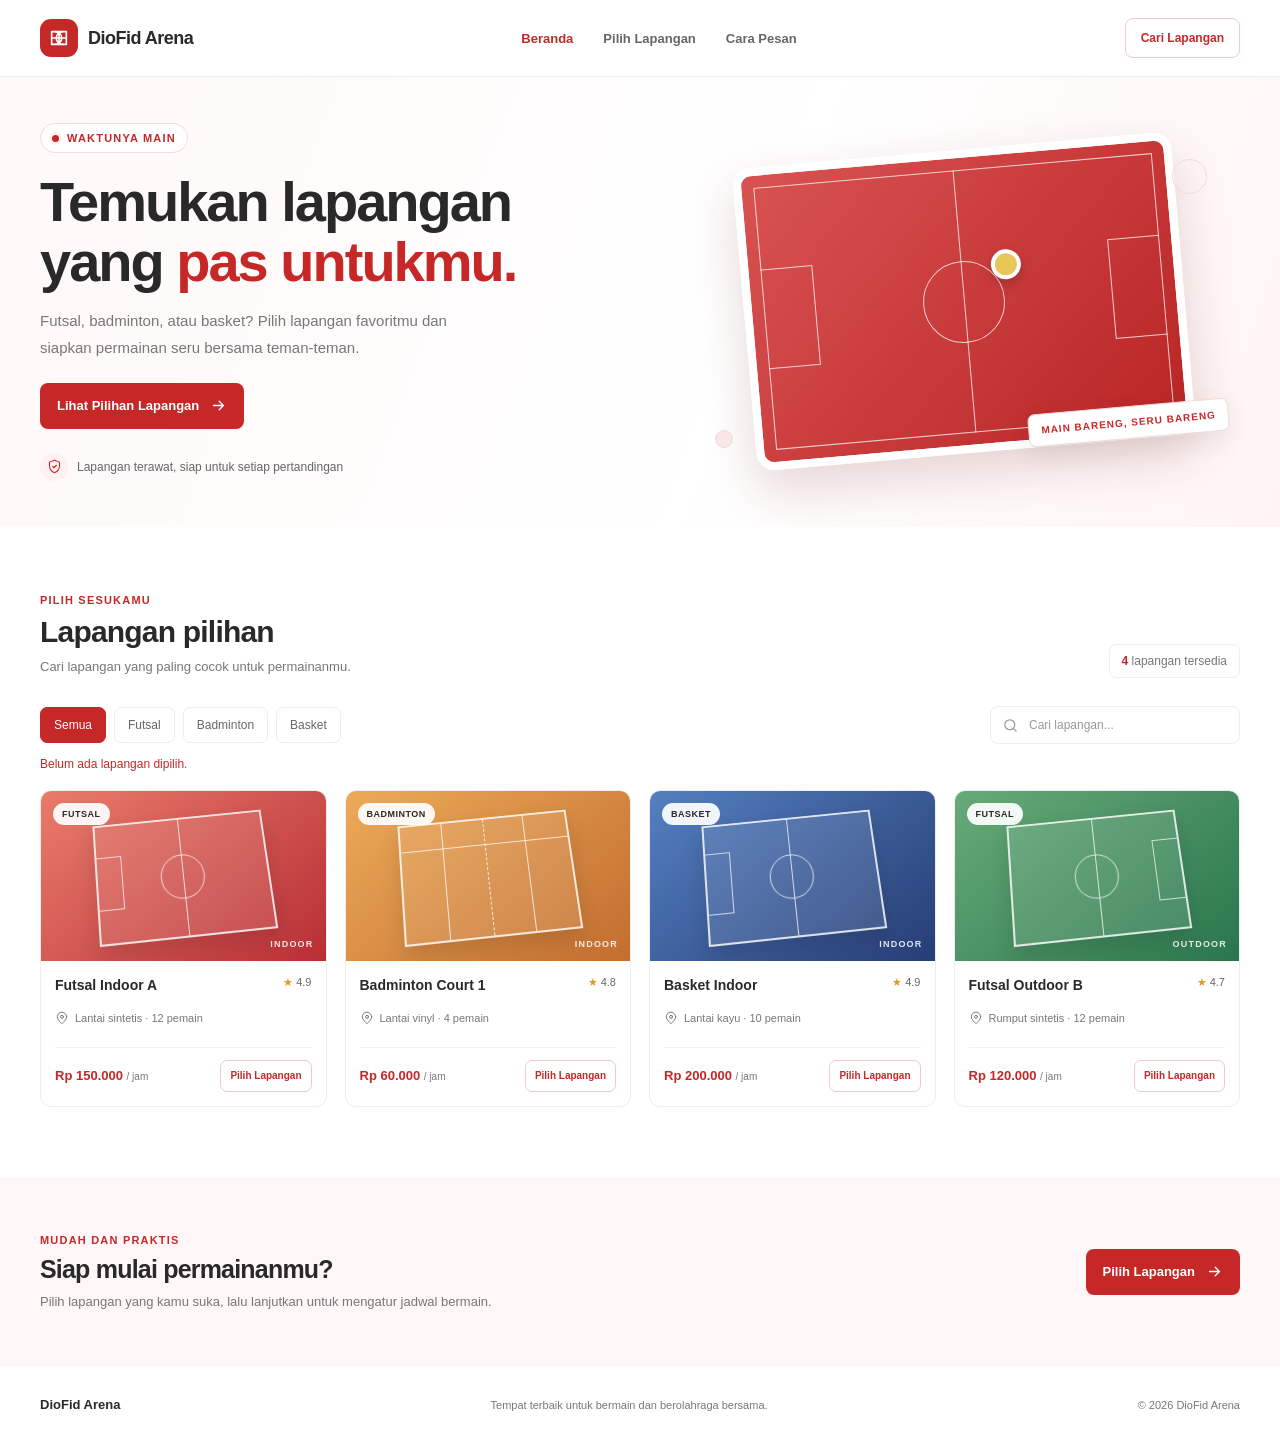
==== index.html @ 657eb812 "membuat halaman utama untuk customer" ====
<!DOCTYPE html>
<html lang="id">
<head>
  <meta charset="UTF-8">
  <meta name="viewport" content="width=device-width, initial-scale=1.0">
  <meta name="theme-color" content="#c62828">
  <meta name="description" content="Temukan dan pilih lapangan olahraga favoritmu di DioFid Arena.">
  <title>Pilih Lapangan | DioFid Arena</title>
  <link rel="stylesheet" href="css/style.css">
</head>
<body>
  <header class="site-header">
    <div class="header-inner">
      <a class="brand" href="#" aria-label="DioFid Arena, halaman utama">
        <span class="brand-mark" aria-hidden="true">
          <svg viewBox="0 0 24 24" fill="none" stroke="currentColor" stroke-width="1.8" stroke-linecap="round" stroke-linejoin="round">
            <path d="M4 5h16v14H4z"></path>
            <path d="M12 5v14M4 12h16M8 5a7 7 0 0 1 0 14M16 5a7 7 0 0 0 0 14"></path>
          </svg>
        </span>
        <span>DioFid Arena</span>
      </a>

      <nav class="main-nav" aria-label="Navigasi utama">
        <a class="nav-link active" href="#beranda" aria-current="page">Beranda</a>
        <a class="nav-link" href="#lapangan">Pilih Lapangan</a>
        <a class="nav-link" href="#cara-pesan">Cara Pesan</a>
      </nav>

      <a class="header-button" href="#lapangan">Cari Lapangan</a>
    </div>
  </header>

  <main>
    <section class="hero" id="beranda">
      <div class="hero-inner">
        <div class="hero-copy">
          <span class="eyebrow"><span class="eyebrow-dot"></span> WAKTUNYA MAIN</span>
          <h1>Temukan lapangan yang <span>pas untukmu.</span></h1>
          <p>Futsal, badminton, atau basket? Pilih lapangan favoritmu dan siapkan permainan seru bersama teman-teman.</p>
          <a class="primary-button" href="#lapangan">
            Lihat Pilihan Lapangan
            <svg viewBox="0 0 24 24" aria-hidden="true"><path d="M5 12h14M13 6l6 6-6 6"></path></svg>
          </a>
          <div class="hero-note">
            <span class="hero-note-icon" aria-hidden="true">
              <svg viewBox="0 0 24 24"><path d="M12 22s8-4 8-11V5l-8-3-8 3v6c0 7 8 11 8 11Z"></path><path d="m9 12 2 2 4-4"></path></svg>
            </span>
            Lapangan terawat, siap untuk setiap pertandingan
          </div>
        </div>

        <div class="hero-art" aria-hidden="true">
          <div class="art-court">
            <span class="art-center-line"></span>
            <span class="art-center-circle"></span>
            <span class="art-goal art-goal-left"></span>
            <span class="art-goal art-goal-right"></span>
            <span class="art-ball"></span>
          </div>
          <span class="art-label">MAIN BARENG, SERU BARENG</span>
          <span class="art-decoration art-decoration-one"></span>
          <span class="art-decoration art-decoration-two"></span>
        </div>
      </div>
    </section>

    <section class="fields-section" id="lapangan" aria-labelledby="fields-title">
      <div class="section-heading">
        <div>
          <span class="section-kicker">PILIH SESUKAMU</span>
          <h2 id="fields-title">Lapangan pilihan</h2>
          <p>Cari lapangan yang paling cocok untuk permainanmu.</p>
        </div>
        <span class="field-count"><strong>4</strong> lapangan tersedia</span>
      </div>

      <div class="field-tools">
        <div class="filter-list" role="group" aria-label="Filter jenis lapangan">
          <button class="filter-button active" type="button" data-filter="semua" aria-pressed="true">Semua</button>
          <button class="filter-button" type="button" data-filter="futsal" aria-pressed="false">Futsal</button>
          <button class="filter-button" type="button" data-filter="badminton" aria-pressed="false">Badminton</button>
          <button class="filter-button" type="button" data-filter="basket" aria-pressed="false">Basket</button>
        </div>
        <label class="search-box">
          <svg viewBox="0 0 24 24" aria-hidden="true"><circle cx="11" cy="11" r="7"></circle><path d="m20 20-4-4"></path></svg>
          <span class="visually-hidden">Cari nama lapangan</span>
          <input id="field-search" type="search" placeholder="Cari lapangan..." autocomplete="off">
        </label>
      </div>

      <p class="selection-status" id="selection-status" aria-live="polite">Belum ada lapangan dipilih.</p>

      <div class="field-grid" id="field-grid">
        <article class="field-card" data-category="futsal" data-search="futsal indoor a sintetis">
          <div class="field-image court-futsal" aria-hidden="true">
            <span class="court-badge">FUTSAL</span>
            <span class="court-art court-art-futsal"><span></span></span>
            <span class="image-caption">INDOOR</span>
          </div>
          <div class="field-info">
            <div class="field-title-row">
              <h3>Futsal Indoor A</h3>
              <span class="rating"><span aria-hidden="true">★</span> 4.9</span>
            </div>
            <p class="field-location">
              <svg viewBox="0 0 24 24" aria-hidden="true"><path d="M20 10c0 5-8 12-8 12S4 15 4 10a8 8 0 1 1 16 0Z"></path><circle cx="12" cy="10" r="2.5"></circle></svg>
              Lantai sintetis · 12 pemain
            </p>
            <div class="field-footer">
              <p class="price">Rp 150.000 <span>/ jam</span></p>
              <button class="choose-button" type="button" aria-pressed="false">Pilih Lapangan</button>
            </div>
          </div>
        </article>

        <article class="field-card" data-category="badminton" data-search="badminton court 1 bulu tangkis">
          <div class="field-image court-badminton" aria-hidden="true">
            <span class="court-badge">BADMINTON</span>
            <span class="court-art court-art-badminton"><span></span></span>
            <span class="image-caption">INDOOR</span>
          </div>
          <div class="field-info">
            <div class="field-title-row">
              <h3>Badminton Court 1</h3>
              <span class="rating"><span aria-hidden="true">★</span> 4.8</span>
            </div>
            <p class="field-location">
              <svg viewBox="0 0 24 24" aria-hidden="true"><path d="M20 10c0 5-8 12-8 12S4 15 4 10a8 8 0 1 1 16 0Z"></path><circle cx="12" cy="10" r="2.5"></circle></svg>
              Lantai vinyl · 4 pemain
            </p>
            <div class="field-footer">
              <p class="price">Rp 60.000 <span>/ jam</span></p>
              <button class="choose-button" type="button" aria-pressed="false">Pilih Lapangan</button>
            </div>
          </div>
        </article>

        <article class="field-card" data-category="basket" data-search="basket indoor court bola basket">
          <div class="field-image court-basket" aria-hidden="true">
            <span class="court-badge">BASKET</span>
            <span class="court-art court-art-basket"><span></span></span>
            <span class="image-caption">INDOOR</span>
          </div>
          <div class="field-info">
            <div class="field-title-row">
              <h3>Basket Indoor</h3>
              <span class="rating"><span aria-hidden="true">★</span> 4.9</span>
            </div>
            <p class="field-location">
              <svg viewBox="0 0 24 24" aria-hidden="true"><path d="M20 10c0 5-8 12-8 12S4 15 4 10a8 8 0 1 1 16 0Z"></path><circle cx="12" cy="10" r="2.5"></circle></svg>
              Lantai kayu · 10 pemain
            </p>
            <div class="field-footer">
              <p class="price">Rp 200.000 <span>/ jam</span></p>
              <button class="choose-button" type="button" aria-pressed="false">Pilih Lapangan</button>
            </div>
          </div>
        </article>

        <article class="field-card" data-category="futsal" data-search="futsal outdoor b rumput sintetis">
          <div class="field-image court-outdoor" aria-hidden="true">
            <span class="court-badge">FUTSAL</span>
            <span class="court-art court-art-outdoor"><span></span></span>
            <span class="image-caption">OUTDOOR</span>
          </div>
          <div class="field-info">
            <div class="field-title-row">
              <h3>Futsal Outdoor B</h3>
              <span class="rating"><span aria-hidden="true">★</span> 4.7</span>
            </div>
            <p class="field-location">
              <svg viewBox="0 0 24 24" aria-hidden="true"><path d="M20 10c0 5-8 12-8 12S4 15 4 10a8 8 0 1 1 16 0Z"></path><circle cx="12" cy="10" r="2.5"></circle></svg>
              Rumput sintetis · 12 pemain
            </p>
            <div class="field-footer">
              <p class="price">Rp 120.000 <span>/ jam</span></p>
              <button class="choose-button" type="button" aria-pressed="false">Pilih Lapangan</button>
            </div>
          </div>
        </article>
      </div>

      <p class="empty-state" id="empty-state" hidden>Tidak ada lapangan yang cocok. Coba ubah pencarianmu.</p>
    </section>

    <section class="how-to-section" id="cara-pesan">
      <div class="how-to-inner">
        <div>
          <span class="section-kicker">MUDAH DAN PRAKTIS</span>
          <h2>Siap mulai permainanmu?</h2>
          <p>Pilih lapangan yang kamu suka, lalu lanjutkan untuk mengatur jadwal bermain.</p>
        </div>
        <a class="primary-button" href="#lapangan">
          Pilih Lapangan
          <svg viewBox="0 0 24 24" aria-hidden="true"><path d="M5 12h14M13 6l6 6-6 6"></path></svg>
        </a>
      </div>
    </section>
  </main>

  <footer class="site-footer" id="kontak">
    <a class="footer-brand" href="#beranda">DioFid Arena</a>
    <p>Tempat terbaik untuk bermain dan berolahraga bersama.</p>
    <span>© 2026 DioFid Arena</span>
  </footer>

  <script>
    const filterButtons = document.querySelectorAll(".filter-button");
    const fieldCards = document.querySelectorAll(".field-card");
    const searchInput = document.querySelector("#field-search");
    const emptyState = document.querySelector("#empty-state");
    const selectionStatus = document.querySelector("#selection-status");
    let activeFilter = "semua";

    function updateVisibleFields() {
      const query = searchInput.value.trim().toLowerCase();
      let visibleCount = 0;

      fieldCards.forEach((card) => {
        const matchesCategory = activeFilter === "semua" || card.dataset.category === activeFilter;
        const matchesSearch = card.dataset.search.includes(query);
        const isVisible = matchesCategory && matchesSearch;

        card.hidden = !isVisible;
        if (isVisible) visibleCount += 1;
      });

      emptyState.hidden = visibleCount > 0;
    }

    filterButtons.forEach((button) => {
      button.addEventListener("click", () => {
        activeFilter = button.dataset.filter;
        filterButtons.forEach((item) => {
          const isActive = item === button;
          item.classList.toggle("active", isActive);
          item.setAttribute("aria-pressed", String(isActive));
        });
        updateVisibleFields();
      });
    });

    searchInput.addEventListener("input", updateVisibleFields);

    fieldCards.forEach((card) => {
      const button = card.querySelector(".choose-button");
      button.addEventListener("click", () => {
        const wasSelected = button.getAttribute("aria-pressed") === "true";

        fieldCards.forEach((item) => {
          item.classList.remove("selected");
          const itemButton = item.querySelector(".choose-button");
          itemButton.setAttribute("aria-pressed", "false");
          itemButton.textContent = "Pilih Lapangan";
        });

        if (wasSelected) {
          selectionStatus.textContent = "Belum ada lapangan dipilih.";
          return;
        }

        card.classList.add("selected");
        button.setAttribute("aria-pressed", "true");
        button.textContent = "Dipilih";
        selectionStatus.textContent = `Lapangan pilihanmu: ${card.querySelector("h3").textContent}.`;
      });
    });
  </script>
</body>
</html>
---- css/style.css ----
:root {
  color-scheme: light;
  --red: #c62828;
  --red-dark: #a91f1f;
  --red-light: #fff1f1;
  --ink: #292929;
  --muted: #777;
  --line: #eeeeee;
  --surface: #ffffff;
  --background: #fafafa;
  --green: #23834b;
}

* {
  box-sizing: border-box;
}

html {
  scroll-behavior: smooth;
}

body {
  margin: 0;
  background: var(--surface);
  color: var(--ink);
  font-family: Arial, Helvetica, sans-serif;
  font-size: 14px;
}

a {
  color: inherit;
  text-decoration: none;
}

button,
input {
  font: inherit;
}

.visually-hidden {
  position: absolute;
  width: 1px;
  height: 1px;
  overflow: hidden;
  clip: rect(0, 0, 0, 0);
  white-space: nowrap;
  clip-path: inset(50%);
}

.site-header {
  position: sticky;
  top: 0;
  z-index: 5;
  border-bottom: 1px solid var(--line);
  background: rgb(255 255 255 / 96%);
  backdrop-filter: blur(12px);
}

.header-inner {
  display: flex;
  width: min(100% - 64px, 1200px);
  min-height: 76px;
  align-items: center;
  justify-content: space-between;
  gap: 24px;
  margin: 0 auto;
}

.brand {
  display: inline-flex;
  flex: 0 0 auto;
  align-items: center;
  gap: 10px;
  font-size: 18px;
  font-weight: 700;
  letter-spacing: -0.5px;
  white-space: nowrap;
}

.brand-mark {
  display: grid;
  width: 38px;
  height: 38px;
  place-items: center;
  border-radius: 11px;
  background: var(--red);
  color: white;
}

.brand-mark svg {
  width: 22px;
  height: 22px;
}

.main-nav {
  display: flex;
  align-items: center;
  justify-content: center;
  gap: 30px;
}

.nav-link {
  color: #666;
  font-size: 13px;
  font-weight: 600;
  transition: color 150ms ease;
}

.nav-link:hover,
.nav-link.active {
  color: var(--red);
}

.header-button {
  display: inline-flex;
  min-height: 40px;
  flex: 0 0 auto;
  align-items: center;
  justify-content: center;
  border: 1px solid #f0caca;
  border-radius: 8px;
  color: var(--red);
  padding: 0 15px;
  font-size: 12px;
  font-weight: 700;
  transition: background 150ms ease, color 150ms ease;
}

.header-button:hover {
  background: var(--red);
  color: white;
}

.hero {
  overflow: hidden;
  background: linear-gradient(110deg, #fff8f8 0%, #fff 58%, #fff4f4 100%);
}

.hero-inner {
  display: grid;
  width: min(100% - 64px, 1200px);
  min-height: 400px;
  grid-template-columns: 1.05fr 0.95fr;
  align-items: center;
  gap: 36px;
  margin: 0 auto;
  padding: 46px 0;
}

.hero-copy {
  max-width: 550px;
}

.eyebrow,
.section-kicker {
  display: inline-flex;
  align-items: center;
  gap: 8px;
  color: var(--red);
  font-size: 11px;
  font-weight: 700;
  letter-spacing: 1.2px;
}

.eyebrow {
  border: 1px solid #f4dada;
  border-radius: 30px;
  background: white;
  padding: 8px 11px;
}

.eyebrow-dot {
  width: 7px;
  height: 7px;
  border-radius: 50%;
  background: var(--red);
  box-shadow: 0 0 0 3px var(--red-light);
}

.hero h1 {
  max-width: 520px;
  margin: 19px 0 14px;
  font-size: clamp(36px, 4.5vw, 56px);
  letter-spacing: -2px;
  line-height: 1.08;
}

.hero h1 span {
  color: var(--red);
}

.hero-copy > p {
  max-width: 460px;
  margin: 0;
  color: var(--muted);
  font-size: 15px;
  line-height: 1.8;
}

.primary-button {
  display: inline-flex;
  min-height: 46px;
  align-items: center;
  justify-content: center;
  gap: 11px;
  border: 0;
  border-radius: 8px;
  background: var(--red);
  color: white;
  padding: 0 17px;
  font-size: 13px;
  font-weight: 700;
  transition: background 150ms ease, transform 150ms ease;
}

.primary-button:hover {
  transform: translateY(-1px);
  background: var(--red-dark);
}

.primary-button svg {
  width: 17px;
  height: 17px;
  fill: none;
  stroke: currentColor;
  stroke-linecap: round;
  stroke-linejoin: round;
  stroke-width: 1.8;
}

.hero-copy > .primary-button {
  margin-top: 22px;
}

.hero-note {
  display: flex;
  align-items: center;
  gap: 9px;
  margin-top: 24px;
  color: #666;
  font-size: 12px;
}

.hero-note-icon {
  display: grid;
  width: 28px;
  height: 28px;
  place-items: center;
  border-radius: 50%;
  background: var(--red-light);
  color: var(--red);
}

.hero-note-icon svg {
  width: 15px;
  height: 15px;
  fill: none;
  stroke: currentColor;
  stroke-linecap: round;
  stroke-linejoin: round;
  stroke-width: 1.7;
}

.hero-art {
  position: relative;
  display: grid;
  min-height: 300px;
  place-items: center;
}

.art-court {
  position: relative;
  width: min(100%, 440px);
  aspect-ratio: 1.45;
  overflow: hidden;
  transform: rotate(-5deg);
  border: 8px solid white;
  border-radius: 18px;
  background: linear-gradient(135deg, #d95252, #b92525);
  box-shadow: 0 20px 50px rgb(124 31 31 / 18%);
}

.art-court::before {
  position: absolute;
  inset: 12px;
  border: 1px solid rgb(255 255 255 / 75%);
  content: "";
}

.art-center-line {
  position: absolute;
  top: 12px;
  bottom: 12px;
  left: 50%;
  width: 1px;
  background: rgb(255 255 255 / 75%);
}

.art-center-circle {
  position: absolute;
  top: 50%;
  left: 50%;
  width: 82px;
  aspect-ratio: 1;
  transform: translate(-50%, -50%);
  border: 1px solid rgb(255 255 255 / 75%);
  border-radius: 50%;
}

.art-goal {
  position: absolute;
  top: 50%;
  width: 52px;
  height: 100px;
  transform: translateY(-50%);
  border: 1px solid rgb(255 255 255 / 75%);
}

.art-goal-left {
  left: 12px;
  border-left: 0;
}

.art-goal-right {
  right: 12px;
  border-right: 0;
}

.art-ball {
  position: absolute;
  top: 33%;
  left: 57%;
  width: 30px;
  aspect-ratio: 1;
  border: 4px solid white;
  border-radius: 50%;
  background: #e8c657;
  box-shadow: 0 5px 12px rgb(0 0 0 / 18%);
}

.art-label {
  position: absolute;
  right: 2%;
  bottom: 5%;
  transform: rotate(-5deg);
  border: 1px solid #f3d9d9;
  border-radius: 7px;
  background: white;
  color: var(--red);
  padding: 10px 12px;
  font-size: 10px;
  font-weight: 700;
  letter-spacing: 1px;
  box-shadow: 0 8px 25px rgb(41 41 41 / 8%);
}

.art-decoration {
  position: absolute;
  z-index: 0;
  border: 1px solid #f3dada;
  border-radius: 50%;
}

.art-decoration-one {
  top: 3%;
  right: 6%;
  width: 35px;
  height: 35px;
}

.art-decoration-two {
  bottom: 2%;
  left: 5%;
  width: 18px;
  height: 18px;
  background: #f9e6e6;
}

.fields-section {
  width: min(100% - 64px, 1200px);
  margin: 0 auto;
  padding: 64px 0 70px;
  scroll-margin-top: 92px;
}

.section-heading {
  display: flex;
  align-items: flex-end;
  justify-content: space-between;
  gap: 20px;
}

.section-heading h2,
.how-to-inner h2 {
  margin: 8px 0 7px;
  font-size: 30px;
  letter-spacing: -0.8px;
}

.section-heading p,
.how-to-inner p {
  margin: 0;
  color: var(--muted);
  font-size: 13px;
  line-height: 1.7;
}

.field-count {
  border: 1px solid var(--line);
  border-radius: 7px;
  background: white;
  color: var(--muted);
  padding: 9px 12px;
  font-size: 12px;
  white-space: nowrap;
}

.field-count strong {
  color: var(--red);
}

.field-tools {
  display: flex;
  align-items: center;
  justify-content: space-between;
  gap: 16px;
  margin: 28px 0 13px;
}

.filter-list {
  display: flex;
  flex-wrap: wrap;
  gap: 8px;
}

.filter-button {
  min-height: 36px;
  border: 1px solid var(--line);
  border-radius: 7px;
  background: white;
  color: #666;
  padding: 0 13px;
  font-size: 12px;
  cursor: pointer;
  transition: border-color 150ms ease, background 150ms ease, color 150ms ease;
}

.filter-button:hover,
.filter-button.active {
  border-color: var(--red);
  background: var(--red);
  color: white;
}

.search-box {
  display: flex;
  width: min(100%, 250px);
  min-height: 38px;
  align-items: center;
  gap: 8px;
  border: 1px solid var(--line);
  border-radius: 8px;
  background: white;
  color: #999;
  padding: 0 11px;
}

.search-box:focus-within {
  border-color: #df9c9c;
  box-shadow: 0 0 0 3px var(--red-light);
}

.search-box svg {
  width: 17px;
  height: 17px;
  flex: 0 0 auto;
  fill: none;
  stroke: currentColor;
  stroke-linecap: round;
  stroke-width: 1.7;
}

.search-box input {
  width: 100%;
  min-width: 0;
  border: 0;
  outline: 0;
  color: var(--ink);
  font-size: 12px;
}

.search-box input::placeholder {
  color: #999;
}

.selection-status {
  min-height: 19px;
  margin: 0 0 14px;
  color: var(--red);
  font-size: 12px;
}

.field-grid {
  display: grid;
  grid-template-columns: repeat(4, minmax(0, 1fr));
  gap: 18px;
}

.field-card {
  overflow: hidden;
  border: 1px solid var(--line);
  border-radius: 11px;
  background: white;
  transition: border-color 160ms ease, box-shadow 160ms ease, transform 160ms ease;
}

.field-card:hover {
  transform: translateY(-3px);
  border-color: #efcaca;
  box-shadow: 0 12px 28px rgb(41 41 41 / 7%);
}

.field-card.selected {
  border-color: var(--red);
  box-shadow: 0 0 0 2px var(--red-light);
}

.field-card[hidden],
.empty-state[hidden] {
  display: none;
}

.field-image {
  position: relative;
  display: grid;
  height: 170px;
  place-items: center;
  overflow: hidden;
}

.court-futsal {
  background: linear-gradient(140deg, #e97c6b, #b82e35);
}

.court-badminton {
  background: linear-gradient(140deg, #ecaa58, #c36d2e);
}

.court-basket {
  background: linear-gradient(140deg, #547fc0, #263d75);
}

.court-outdoor {
  background: linear-gradient(140deg, #68aa79, #29764d);
}

.court-badge {
  position: absolute;
  z-index: 2;
  top: 12px;
  left: 12px;
  border-radius: 20px;
  background: rgb(255 255 255 / 92%);
  color: var(--ink);
  padding: 6px 9px;
  font-size: 9px;
  font-weight: 700;
  letter-spacing: 0.5px;
}

.image-caption {
  position: absolute;
  right: 12px;
  bottom: 12px;
  color: rgb(255 255 255 / 85%);
  font-size: 9px;
  font-weight: 700;
  letter-spacing: 1.2px;
}

.court-art {
  position: relative;
  display: block;
  width: 61%;
  height: 72%;
  transform: perspective(350px) rotateX(10deg) rotate(-6deg);
  border: 2px solid rgb(255 255 255 / 80%);
  background: rgb(255 255 255 / 10%);
  box-shadow: 0 10px 20px rgb(0 0 0 / 12%);
}

.court-art::before,
.court-art::after,
.court-art span {
  position: absolute;
  content: "";
}

.court-art-futsal::before {
  top: 0;
  bottom: 0;
  left: 50%;
  border-left: 1px solid rgb(255 255 255 / 75%);
}

.court-art-futsal::after {
  top: 50%;
  left: 50%;
  width: 25%;
  aspect-ratio: 1;
  transform: translate(-50%, -50%);
  border: 1px solid rgb(255 255 255 / 75%);
  border-radius: 50%;
}

.court-art-futsal span {
  top: 27%;
  bottom: 27%;
  left: 0;
  width: 15%;
  border: 1px solid rgb(255 255 255 / 70%);
  border-left: 0;
}

.court-art-badminton::before {
  inset: 0 25%;
  border-right: 1px solid rgb(255 255 255 / 75%);
  border-left: 1px solid rgb(255 255 255 / 75%);
}

.court-art-badminton::after {
  top: 0;
  bottom: 0;
  left: 50%;
  border-left: 1px dashed rgb(255 255 255 / 80%);
}

.court-art-badminton span {
  top: 22%;
  right: 0;
  left: 0;
  border-top: 1px solid rgb(255 255 255 / 75%);
}

.court-art-basket::before {
  top: 0;
  bottom: 0;
  left: 50%;
  border-left: 1px solid rgb(255 255 255 / 75%);
}

.court-art-basket::after {
  top: 50%;
  left: 50%;
  width: 25%;
  aspect-ratio: 1;
  transform: translate(-50%, -50%);
  border: 1px solid rgb(255 255 255 / 75%);
  border-radius: 50%;
}

.court-art-basket span {
  top: 24%;
  bottom: 24%;
  left: 0;
  width: 15%;
  border: 1px solid rgb(255 255 255 / 70%);
  border-left: 0;
}

.court-art-outdoor::before {
  top: 0;
  bottom: 0;
  left: 50%;
  border-left: 1px solid rgb(255 255 255 / 75%);
}

.court-art-outdoor::after {
  top: 50%;
  left: 50%;
  width: 25%;
  aspect-ratio: 1;
  transform: translate(-50%, -50%);
  border: 1px solid rgb(255 255 255 / 75%);
  border-radius: 50%;
}

.court-art-outdoor span {
  top: 24%;
  bottom: 24%;
  right: 0;
  width: 15%;
  border: 1px solid rgb(255 255 255 / 70%);
  border-right: 0;
}

.field-info {
  padding: 15px 14px 14px;
}

.field-title-row {
  display: flex;
  align-items: flex-start;
  justify-content: space-between;
  gap: 8px;
}

.field-title-row h3 {
  margin: 0;
  font-size: 14px;
  line-height: 1.4;
}

.rating {
  flex: 0 0 auto;
  color: #666;
  font-size: 11px;
}

.rating span {
  color: #e49a21;
}

.field-location {
  display: flex;
  min-height: 30px;
  align-items: center;
  gap: 6px;
  margin: 7px 0 14px;
  color: var(--muted);
  font-size: 11px;
}

.field-location svg {
  width: 14px;
  height: 14px;
  flex: 0 0 auto;
  fill: none;
  stroke: currentColor;
  stroke-linecap: round;
  stroke-linejoin: round;
  stroke-width: 1.7;
}

.field-footer {
  display: flex;
  align-items: center;
  justify-content: space-between;
  gap: 8px;
  border-top: 1px solid #f2f2f2;
  padding-top: 12px;
}

.price {
  margin: 0;
  color: var(--red);
  font-size: 13px;
  font-weight: 700;
  white-space: nowrap;
}

.price span {
  color: var(--muted);
  font-size: 10px;
  font-weight: 400;
}

.choose-button {
  min-height: 32px;
  border: 1px solid #f0caca;
  border-radius: 7px;
  background: white;
  color: var(--red);
  padding: 0 9px;
  font-size: 10px;
  font-weight: 700;
  cursor: pointer;
  transition: background 150ms ease, color 150ms ease;
}

.choose-button:hover,
.field-card.selected .choose-button {
  background: var(--red);
  color: white;
}

.empty-state {
  border: 1px dashed #e6baba;
  border-radius: 10px;
  color: var(--muted);
  padding: 34px 16px;
  text-align: center;
}

.how-to-section {
  background: #fff7f7;
}

.how-to-inner {
  display: flex;
  width: min(100% - 64px, 1200px);
  min-height: 190px;
  align-items: center;
  justify-content: space-between;
  gap: 24px;
  margin: 0 auto;
  padding: 32px 0;
}

.how-to-inner h2 {
  font-size: 25px;
}

.site-footer {
  display: flex;
  width: min(100% - 64px, 1200px);
  min-height: 76px;
  align-items: center;
  justify-content: space-between;
  gap: 16px;
  margin: 0 auto;
  color: var(--muted);
  font-size: 11px;
}

.footer-brand {
  color: var(--ink);
  font-size: 13px;
  font-weight: 700;
}

.site-footer p {
  margin: 0;
}

@media (max-width: 1000px) {
  .field-grid {
    grid-template-columns: repeat(2, minmax(0, 1fr));
  }

  .hero-inner {
    grid-template-columns: 1fr 0.9fr;
    gap: 20px;
  }

  .field-info {
    padding-right: 12px;
    padding-left: 12px;
  }
}

@media (max-width: 700px) {
  .header-inner {
    width: min(100% - 36px, 1200px);
    min-height: 66px;
    flex-wrap: wrap;
    gap: 0;
    padding: 10px 0 0;
  }

  .brand {
    font-size: 16px;
  }

  .brand-mark {
    width: 34px;
    height: 34px;
  }

  .header-button {
    min-height: 35px;
    padding: 0 10px;
    font-size: 11px;
  }

  .main-nav {
    order: 3;
    width: 100%;
    justify-content: flex-start;
    gap: 22px;
    overflow-x: auto;
    padding: 12px 0;
  }

  .nav-link {
    flex: 0 0 auto;
    font-size: 12px;
  }

  .hero-inner {
    width: min(100% - 36px, 1200px);
    min-height: 0;
    grid-template-columns: 1fr;
    gap: 14px;
    padding: 45px 0 35px;
  }

  .hero h1 {
    max-width: 500px;
    font-size: clamp(38px, 9vw, 52px);
  }

  .hero-art {
    min-height: 225px;
    margin: 0 10px;
  }

  .art-court {
    width: min(82%, 390px);
  }

  .fields-section,
  .how-to-inner,
  .site-footer {
    width: min(100% - 36px, 1200px);
  }

  .fields-section {
    padding: 48px 0 52px;
  }

  .field-tools {
    align-items: stretch;
    flex-direction: column-reverse;
    gap: 12px;
    margin-top: 22px;
  }

  .search-box {
    width: 100%;
  }

  .filter-list {
    flex-wrap: nowrap;
    overflow-x: auto;
    padding-bottom: 3px;
  }

  .filter-button {
    flex: 0 0 auto;
  }

  .how-to-inner {
    min-height: 0;
    align-items: flex-start;
    flex-direction: column;
    padding: 34px 0;
  }

  .site-footer {
    align-items: flex-start;
    flex-direction: column;
    justify-content: center;
    gap: 7px;
    padding: 20px 0;
  }
}

@media (max-width: 480px) {
  .section-heading {
    align-items: flex-start;
    flex-direction: column;
    gap: 12px;
  }

  .section-heading h2 {
    font-size: 27px;
  }

  .field-grid {
    grid-template-columns: 1fr;
    gap: 14px;
  }

  .field-image {
    height: 185px;
  }

  .field-info {
    padding: 15px;
  }

  .field-title-row h3 {
    font-size: 15px;
  }

  .choose-button {
    min-height: 35px;
    padding: 0 12px;
    font-size: 11px;
  }
}
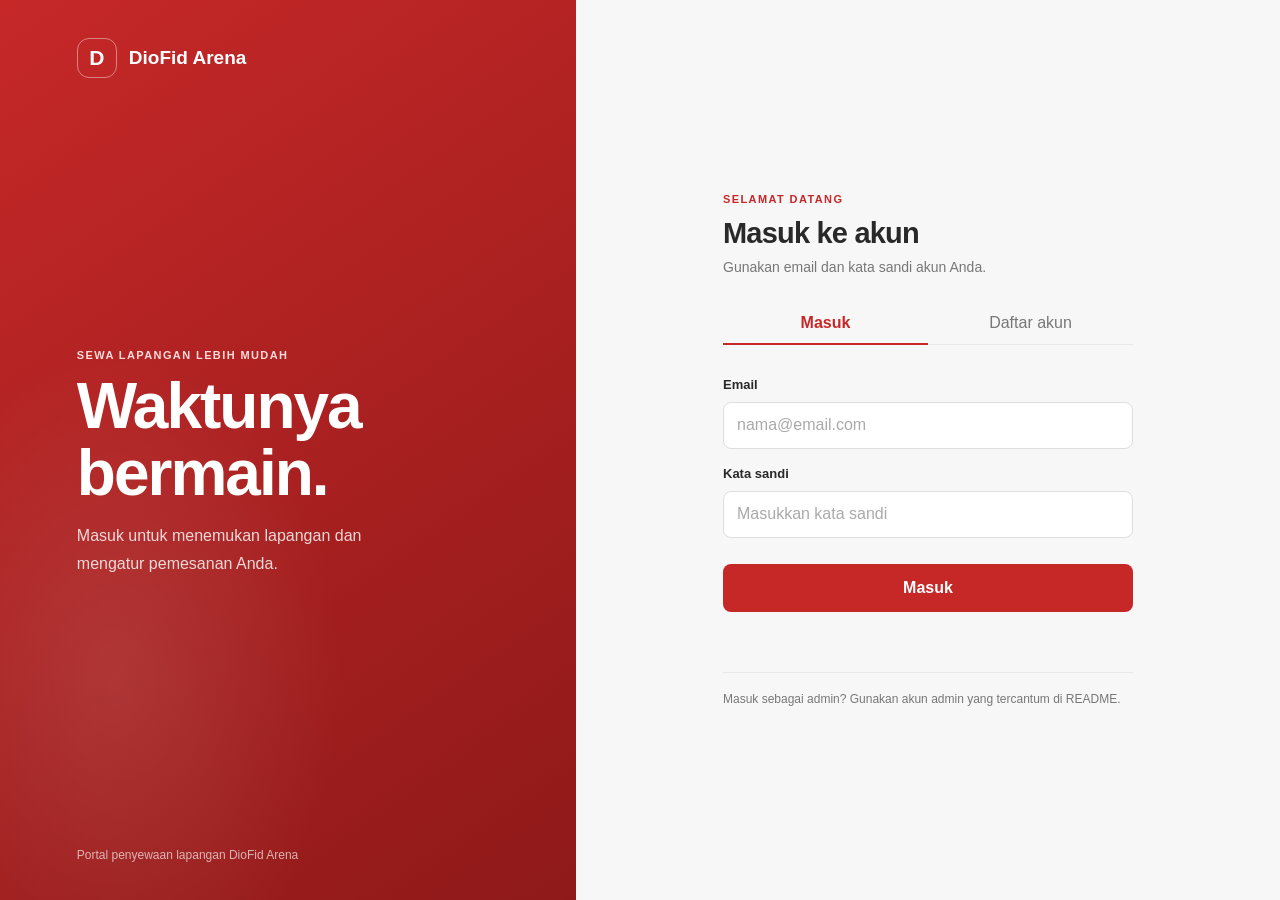
==== commit 0962231e: "menambahkan fitur login dan register" ====
--- a/index.html
+++ b/index.html
@@ -3,269 +3,61 @@
 <head>
   <meta charset="UTF-8">
   <meta name="viewport" content="width=device-width, initial-scale=1.0">
-  <meta name="theme-color" content="#c62828">
-  <meta name="description" content="Temukan dan pilih lapangan olahraga favoritmu di DioFid Arena.">
-  <title>Pilih Lapangan | DioFid Arena</title>
-  <link rel="stylesheet" href="css/style.css">
+  <meta name="theme-color" content="#a91f1f">
+  <title>Masuk | DioFid Arena</title>
+  <link rel="stylesheet" href="assets/css/portal.css">
+  <script src="assets/js/auth.js" defer></script>
 </head>
-<body>
-  <header class="site-header">
-    <div class="header-inner">
-      <a class="brand" href="#" aria-label="DioFid Arena, halaman utama">
-        <span class="brand-mark" aria-hidden="true">
-          <svg viewBox="0 0 24 24" fill="none" stroke="currentColor" stroke-width="1.8" stroke-linecap="round" stroke-linejoin="round">
-            <path d="M4 5h16v14H4z"></path>
-            <path d="M12 5v14M4 12h16M8 5a7 7 0 0 1 0 14M16 5a7 7 0 0 0 0 14"></path>
-          </svg>
-        </span>
+<body data-page="auth">
+  <main class="auth-layout">
+    <section class="brand-panel" aria-label="Tentang DioFid Arena">
+      <a class="brand" href="index.html">
+        <span class="brand-mark" aria-hidden="true">D</span>
         <span>DioFid Arena</span>
       </a>
+      <div class="brand-copy">
+        <p class="eyebrow">Sewa lapangan lebih mudah</p>
+        <h1>Waktunya bermain.</h1>
+        <p>Masuk untuk menemukan lapangan dan mengatur pemesanan Anda.</p>
+      </div>
+      <p class="brand-caption">Portal penyewaan lapangan DioFid Arena</p>
+    </section>
 
-      <nav class="main-nav" aria-label="Navigasi utama">
-        <a class="nav-link active" href="#beranda" aria-current="page">Beranda</a>
-        <a class="nav-link" href="#lapangan">Pilih Lapangan</a>
-        <a class="nav-link" href="#cara-pesan">Cara Pesan</a>
-      </nav>
-
-      <a class="header-button" href="#lapangan">Cari Lapangan</a>
-    </div>
-  </header>
-
-  <main>
-    <section class="hero" id="beranda">
-      <div class="hero-inner">
-        <div class="hero-copy">
-          <span class="eyebrow"><span class="eyebrow-dot"></span> WAKTUNYA MAIN</span>
-          <h1>Temukan lapangan yang <span>pas untukmu.</span></h1>
-          <p>Futsal, badminton, atau basket? Pilih lapangan favoritmu dan siapkan permainan seru bersama teman-teman.</p>
-          <a class="primary-button" href="#lapangan">
-            Lihat Pilihan Lapangan
-            <svg viewBox="0 0 24 24" aria-hidden="true"><path d="M5 12h14M13 6l6 6-6 6"></path></svg>
-          </a>
-          <div class="hero-note">
-            <span class="hero-note-icon" aria-hidden="true">
-              <svg viewBox="0 0 24 24"><path d="M12 22s8-4 8-11V5l-8-3-8 3v6c0 7 8 11 8 11Z"></path><path d="m9 12 2 2 4-4"></path></svg>
-            </span>
-            Lapangan terawat, siap untuk setiap pertandingan
-          </div>
+    <section class="form-panel" aria-labelledby="form-title">
+      <div class="form-wrap">
+        <div class="form-heading">
+          <p class="eyebrow">Selamat datang</p>
+          <h2 id="form-title">Masuk ke akun</h2>
+          <p id="form-description">Gunakan email dan kata sandi akun Anda.</p>
         </div>
 
-        <div class="hero-art" aria-hidden="true">
-          <div class="art-court">
-            <span class="art-center-line"></span>
-            <span class="art-center-circle"></span>
-            <span class="art-goal art-goal-left"></span>
-            <span class="art-goal art-goal-right"></span>
-            <span class="art-ball"></span>
-          </div>
-          <span class="art-label">MAIN BARENG, SERU BARENG</span>
-          <span class="art-decoration art-decoration-one"></span>
-          <span class="art-decoration art-decoration-two"></span>
+        <div class="form-tabs" role="tablist" aria-label="Jenis formulir">
+          <button class="form-tab active" id="login-tab" type="button" role="tab" aria-selected="true" aria-controls="login-form" data-mode="login">Masuk</button>
+          <button class="form-tab" id="register-tab" type="button" role="tab" aria-selected="false" aria-controls="register-form" data-mode="register">Daftar akun</button>
         </div>
-      </div>
-    </section>
 
-    <section class="fields-section" id="lapangan" aria-labelledby="fields-title">
-      <div class="section-heading">
-        <div>
-          <span class="section-kicker">PILIH SESUKAMU</span>
-          <h2 id="fields-title">Lapangan pilihan</h2>
-          <p>Cari lapangan yang paling cocok untuk permainanmu.</p>
-        </div>
-        <span class="field-count"><strong>4</strong> lapangan tersedia</span>
-      </div>
+        <form id="login-form" class="auth-form">
+          <label for="login-email">Email</label>
+          <input id="login-email" name="email" type="email" autocomplete="username" placeholder="nama@email.com" required>
+          <label for="login-password">Kata sandi</label>
+          <input id="login-password" name="password" type="password" autocomplete="current-password" placeholder="Masukkan kata sandi" required>
+          <button class="submit-button" type="submit">Masuk</button>
+        </form>
 
-      <div class="field-tools">
-        <div class="filter-list" role="group" aria-label="Filter jenis lapangan">
-          <button class="filter-button active" type="button" data-filter="semua" aria-pressed="true">Semua</button>
-          <button class="filter-button" type="button" data-filter="futsal" aria-pressed="false">Futsal</button>
-          <button class="filter-button" type="button" data-filter="badminton" aria-pressed="false">Badminton</button>
-          <button class="filter-button" type="button" data-filter="basket" aria-pressed="false">Basket</button>
-        </div>
-        <label class="search-box">
-          <svg viewBox="0 0 24 24" aria-hidden="true"><circle cx="11" cy="11" r="7"></circle><path d="m20 20-4-4"></path></svg>
-          <span class="visually-hidden">Cari nama lapangan</span>
-          <input id="field-search" type="search" placeholder="Cari lapangan..." autocomplete="off">
-        </label>
-      </div>
+        <form id="register-form" class="auth-form" hidden>
+          <label for="register-name">Nama lengkap</label>
+          <input id="register-name" name="name" type="text" autocomplete="name" placeholder="Nama Anda" required maxlength="80">
+          <label for="register-email">Email</label>
+          <input id="register-email" name="email" type="email" autocomplete="email" placeholder="nama@email.com" required>
+          <label for="register-password">Kata sandi</label>
+          <input id="register-password" name="password" type="password" autocomplete="new-password" placeholder="Minimal 8 karakter" minlength="8" required>
+          <button class="submit-button" type="submit">Buat akun</button>
+        </form>
 
-      <p class="selection-status" id="selection-status" aria-live="polite">Belum ada lapangan dipilih.</p>
-
-      <div class="field-grid" id="field-grid">
-        <article class="field-card" data-category="futsal" data-search="futsal indoor a sintetis">
-          <div class="field-image court-futsal" aria-hidden="true">
-            <span class="court-badge">FUTSAL</span>
-            <span class="court-art court-art-futsal"><span></span></span>
-            <span class="image-caption">INDOOR</span>
-          </div>
-          <div class="field-info">
-            <div class="field-title-row">
-              <h3>Futsal Indoor A</h3>
-              <span class="rating"><span aria-hidden="true">★</span> 4.9</span>
-            </div>
-            <p class="field-location">
-              <svg viewBox="0 0 24 24" aria-hidden="true"><path d="M20 10c0 5-8 12-8 12S4 15 4 10a8 8 0 1 1 16 0Z"></path><circle cx="12" cy="10" r="2.5"></circle></svg>
-              Lantai sintetis · 12 pemain
-            </p>
-            <div class="field-footer">
-              <p class="price">Rp 150.000 <span>/ jam</span></p>
-              <button class="choose-button" type="button" aria-pressed="false">Pilih Lapangan</button>
-            </div>
-          </div>
-        </article>
-
-        <article class="field-card" data-category="badminton" data-search="badminton court 1 bulu tangkis">
-          <div class="field-image court-badminton" aria-hidden="true">
-            <span class="court-badge">BADMINTON</span>
-            <span class="court-art court-art-badminton"><span></span></span>
-            <span class="image-caption">INDOOR</span>
-          </div>
-          <div class="field-info">
-            <div class="field-title-row">
-              <h3>Badminton Court 1</h3>
-              <span class="rating"><span aria-hidden="true">★</span> 4.8</span>
-            </div>
-            <p class="field-location">
-              <svg viewBox="0 0 24 24" aria-hidden="true"><path d="M20 10c0 5-8 12-8 12S4 15 4 10a8 8 0 1 1 16 0Z"></path><circle cx="12" cy="10" r="2.5"></circle></svg>
-              Lantai vinyl · 4 pemain
-            </p>
-            <div class="field-footer">
-              <p class="price">Rp 60.000 <span>/ jam</span></p>
-              <button class="choose-button" type="button" aria-pressed="false">Pilih Lapangan</button>
-            </div>
-          </div>
-        </article>
-
-        <article class="field-card" data-category="basket" data-search="basket indoor court bola basket">
-          <div class="field-image court-basket" aria-hidden="true">
-            <span class="court-badge">BASKET</span>
-            <span class="court-art court-art-basket"><span></span></span>
-            <span class="image-caption">INDOOR</span>
-          </div>
-          <div class="field-info">
-            <div class="field-title-row">
-              <h3>Basket Indoor</h3>
-              <span class="rating"><span aria-hidden="true">★</span> 4.9</span>
-            </div>
-            <p class="field-location">
-              <svg viewBox="0 0 24 24" aria-hidden="true"><path d="M20 10c0 5-8 12-8 12S4 15 4 10a8 8 0 1 1 16 0Z"></path><circle cx="12" cy="10" r="2.5"></circle></svg>
-              Lantai kayu · 10 pemain
-            </p>
-            <div class="field-footer">
-              <p class="price">Rp 200.000 <span>/ jam</span></p>
-              <button class="choose-button" type="button" aria-pressed="false">Pilih Lapangan</button>
-            </div>
-          </div>
-        </article>
-
-        <article class="field-card" data-category="futsal" data-search="futsal outdoor b rumput sintetis">
-          <div class="field-image court-outdoor" aria-hidden="true">
-            <span class="court-badge">FUTSAL</span>
-            <span class="court-art court-art-outdoor"><span></span></span>
-            <span class="image-caption">OUTDOOR</span>
-          </div>
-          <div class="field-info">
-            <div class="field-title-row">
-              <h3>Futsal Outdoor B</h3>
-              <span class="rating"><span aria-hidden="true">★</span> 4.7</span>
-            </div>
-            <p class="field-location">
-              <svg viewBox="0 0 24 24" aria-hidden="true"><path d="M20 10c0 5-8 12-8 12S4 15 4 10a8 8 0 1 1 16 0Z"></path><circle cx="12" cy="10" r="2.5"></circle></svg>
-              Rumput sintetis · 12 pemain
-            </p>
-            <div class="field-footer">
-              <p class="price">Rp 120.000 <span>/ jam</span></p>
-              <button class="choose-button" type="button" aria-pressed="false">Pilih Lapangan</button>
-            </div>
-          </div>
-        </article>
-      </div>
-
-      <p class="empty-state" id="empty-state" hidden>Tidak ada lapangan yang cocok. Coba ubah pencarianmu.</p>
-    </section>
-
-    <section class="how-to-section" id="cara-pesan">
-      <div class="how-to-inner">
-        <div>
-          <span class="section-kicker">MUDAH DAN PRAKTIS</span>
-          <h2>Siap mulai permainanmu?</h2>
-          <p>Pilih lapangan yang kamu suka, lalu lanjutkan untuk mengatur jadwal bermain.</p>
-        </div>
-        <a class="primary-button" href="#lapangan">
-          Pilih Lapangan
-          <svg viewBox="0 0 24 24" aria-hidden="true"><path d="M5 12h14M13 6l6 6-6 6"></path></svg>
-        </a>
+        <p class="form-message" id="form-message" role="status" aria-live="polite"></p>
+        <p class="admin-hint">Masuk sebagai admin? Gunakan akun admin yang tercantum di README.</p>
       </div>
     </section>
   </main>
-
-  <footer class="site-footer" id="kontak">
-    <a class="footer-brand" href="#beranda">DioFid Arena</a>
-    <p>Tempat terbaik untuk bermain dan berolahraga bersama.</p>
-    <span>© 2026 DioFid Arena</span>
-  </footer>
-
-  <script>
-    const filterButtons = document.querySelectorAll(".filter-button");
-    const fieldCards = document.querySelectorAll(".field-card");
-    const searchInput = document.querySelector("#field-search");
-    const emptyState = document.querySelector("#empty-state");
-    const selectionStatus = document.querySelector("#selection-status");
-    let activeFilter = "semua";
-
-    function updateVisibleFields() {
-      const query = searchInput.value.trim().toLowerCase();
-      let visibleCount = 0;
-
-      fieldCards.forEach((card) => {
-        const matchesCategory = activeFilter === "semua" || card.dataset.category === activeFilter;
-        const matchesSearch = card.dataset.search.includes(query);
-        const isVisible = matchesCategory && matchesSearch;
-
-        card.hidden = !isVisible;
-        if (isVisible) visibleCount += 1;
-      });
-
-      emptyState.hidden = visibleCount > 0;
-    }
-
-    filterButtons.forEach((button) => {
-      button.addEventListener("click", () => {
-        activeFilter = button.dataset.filter;
-        filterButtons.forEach((item) => {
-          const isActive = item === button;
-          item.classList.toggle("active", isActive);
-          item.setAttribute("aria-pressed", String(isActive));
-        });
-        updateVisibleFields();
-      });
-    });
-
-    searchInput.addEventListener("input", updateVisibleFields);
-
-    fieldCards.forEach((card) => {
-      const button = card.querySelector(".choose-button");
-      button.addEventListener("click", () => {
-        const wasSelected = button.getAttribute("aria-pressed") === "true";
-
-        fieldCards.forEach((item) => {
-          item.classList.remove("selected");
-          const itemButton = item.querySelector(".choose-button");
-          itemButton.setAttribute("aria-pressed", "false");
-          itemButton.textContent = "Pilih Lapangan";
-        });
-
-        if (wasSelected) {
-          selectionStatus.textContent = "Belum ada lapangan dipilih.";
-          return;
-        }
-
-        card.classList.add("selected");
-        button.setAttribute("aria-pressed", "true");
-        button.textContent = "Dipilih";
-        selectionStatus.textContent = `Lapangan pilihanmu: ${card.querySelector("h3").textContent}.`;
-      });
-    });
-  </script>
 </body>
 </html>
--- a/assets/css/portal.css
+++ b/assets/css/portal.css
@@ -0,0 +1,457 @@
+:root {
+  color-scheme: light;
+  --red: #c62828;
+  --red-dark: #a91f1f;
+  --ink: #292929;
+  --muted: #777;
+  --line: #e8e8e8;
+  --surface: #fff;
+  --background: #f7f7f7;
+  --green: #23834b;
+}
+
+* {
+  box-sizing: border-box;
+}
+
+body {
+  min-width: 320px;
+  min-height: 100vh;
+  margin: 0;
+  background: var(--background);
+  color: var(--ink);
+  font-family: Arial, Helvetica, sans-serif;
+}
+
+button,
+input {
+  font: inherit;
+}
+
+.auth-layout {
+  display: grid;
+  min-height: 100vh;
+  grid-template-columns: minmax(300px, 0.9fr) minmax(420px, 1.1fr);
+}
+
+.brand-panel {
+  display: flex;
+  min-height: 100vh;
+  flex-direction: column;
+  justify-content: space-between;
+  background:
+    radial-gradient(ellipse at 20% 75%, rgb(255 255 255 / 10%), transparent 35%),
+    linear-gradient(145deg, #c62828, #8f1919);
+  color: white;
+  padding: 38px clamp(28px, 6vw, 88px);
+}
+
+.brand {
+  display: inline-flex;
+  align-items: center;
+  gap: 12px;
+  color: inherit;
+  font-size: 19px;
+  font-weight: 700;
+  text-decoration: none;
+}
+
+.brand-mark {
+  display: grid;
+  width: 40px;
+  height: 40px;
+  place-items: center;
+  border: 1px solid rgb(255 255 255 / 42%);
+  border-radius: 12px;
+  font-size: 21px;
+}
+
+.brand-copy {
+  max-width: 440px;
+  margin: auto 0;
+  padding: 56px 0;
+}
+
+.eyebrow {
+  margin: 0 0 12px;
+  color: var(--red);
+  font-size: 11px;
+  font-weight: 700;
+  letter-spacing: 1.4px;
+  text-transform: uppercase;
+}
+
+.brand-copy .eyebrow {
+  color: #ffdada;
+}
+
+.brand-copy h1 {
+  margin: 0 0 16px;
+  font-size: clamp(40px, 5vw, 66px);
+  letter-spacing: -2px;
+  line-height: 1.04;
+}
+
+.brand-copy > p:last-child {
+  max-width: 350px;
+  margin: 0;
+  color: rgb(255 255 255 / 82%);
+  font-size: 16px;
+  line-height: 1.7;
+}
+
+.brand-caption {
+  margin: 0;
+  color: rgb(255 255 255 / 65%);
+  font-size: 12px;
+}
+
+.form-panel {
+  display: grid;
+  min-height: 100vh;
+  place-items: center;
+  padding: 40px 28px;
+}
+
+.form-wrap {
+  width: min(100%, 410px);
+}
+
+.form-heading {
+  margin-bottom: 27px;
+}
+
+.form-heading h2 {
+  margin: 0 0 9px;
+  font-size: 29px;
+  letter-spacing: -0.8px;
+}
+
+.form-heading > p:last-child {
+  margin: 0;
+  color: var(--muted);
+  font-size: 14px;
+}
+
+.form-tabs {
+  display: grid;
+  grid-template-columns: 1fr 1fr;
+  border-bottom: 1px solid var(--line);
+  margin-bottom: 25px;
+}
+
+.form-tab {
+  position: relative;
+  border: 0;
+  background: transparent;
+  color: var(--muted);
+  padding: 12px 8px;
+  cursor: pointer;
+}
+
+.form-tab.active {
+  color: var(--red);
+  font-weight: 700;
+}
+
+.form-tab.active::after {
+  position: absolute;
+  right: 0;
+  bottom: -1px;
+  left: 0;
+  height: 2px;
+  background: var(--red);
+  content: "";
+}
+
+.auth-form {
+  display: grid;
+  gap: 10px;
+}
+
+.auth-form[hidden] {
+  display: none;
+}
+
+.auth-form label {
+  margin-top: 7px;
+  font-size: 13px;
+  font-weight: 600;
+}
+
+.auth-form input {
+  width: 100%;
+  min-height: 47px;
+  border: 1px solid #dedede;
+  border-radius: 8px;
+  background: white;
+  color: var(--ink);
+  padding: 0 13px;
+  outline: none;
+}
+
+.auth-form input:focus {
+  border-color: var(--red);
+  box-shadow: 0 0 0 3px rgb(198 40 40 / 10%);
+}
+
+.auth-form input::placeholder {
+  color: #aaa;
+}
+
+.submit-button {
+  min-height: 48px;
+  border: 0;
+  border-radius: 8px;
+  background: var(--red);
+  color: white;
+  margin-top: 16px;
+  font-weight: 700;
+  cursor: pointer;
+}
+
+.submit-button:hover {
+  background: var(--red-dark);
+}
+
+.form-message {
+  min-height: 20px;
+  margin: 15px 0 0;
+  color: var(--red-dark);
+  font-size: 13px;
+  line-height: 1.5;
+}
+
+.form-message.success {
+  color: var(--green);
+}
+
+.admin-hint {
+  border-top: 1px solid var(--line);
+  color: var(--muted);
+  margin: 25px 0 0;
+  padding-top: 17px;
+  font-size: 12px;
+  line-height: 1.5;
+}
+
+.fields-layout {
+  width: min(100% - 40px, 1120px);
+  margin: 0 auto;
+  padding: 30px 0 52px;
+}
+
+.fields-header {
+  display: flex;
+  align-items: center;
+  justify-content: space-between;
+  gap: 18px;
+  border-bottom: 1px solid var(--line);
+  background: white;
+  padding: 18px max(20px, calc((100% - 1120px) / 2));
+}
+
+.fields-header .brand {
+  color: var(--ink);
+}
+
+.header-actions {
+  display: flex;
+  align-items: center;
+  gap: 16px;
+}
+
+.welcome-name {
+  color: var(--muted);
+  font-size: 13px;
+}
+
+.logout-button {
+  min-height: 38px;
+  border: 1px solid var(--line);
+  border-radius: 7px;
+  background: white;
+  color: var(--ink);
+  padding: 0 13px;
+  cursor: pointer;
+}
+
+.fields-heading {
+  margin: 34px 0 23px;
+}
+
+.fields-heading h1 {
+  margin: 0 0 8px;
+  font-size: clamp(25px, 4vw, 34px);
+  letter-spacing: -0.8px;
+}
+
+.fields-heading p {
+  margin: 0;
+  color: var(--muted);
+  line-height: 1.6;
+}
+
+.fields-grid {
+  display: grid;
+  grid-template-columns: repeat(3, minmax(0, 1fr));
+  gap: 18px;
+}
+
+.field-card {
+  overflow: hidden;
+  border: 1px solid var(--line);
+  border-radius: 12px;
+  background: var(--surface);
+}
+
+.field-visual {
+  display: grid;
+  min-height: 150px;
+  place-items: center;
+  background:
+    linear-gradient(135deg, rgb(29 107 65 / 82%), rgb(15 73 43 / 94%)),
+    repeating-linear-gradient(90deg, transparent 0 55px, rgb(255 255 255 / 8%) 56px 58px);
+  color: white;
+}
+
+.field-visual svg {
+  width: 76px;
+  height: 55px;
+  fill: none;
+  stroke: currentColor;
+  stroke-width: 1.4;
+}
+
+.field-card-content {
+  padding: 17px;
+}
+
+.field-card h2 {
+  margin: 0 0 7px;
+  font-size: 17px;
+}
+
+.field-card p {
+  min-height: 38px;
+  margin: 0;
+  color: var(--muted);
+  font-size: 13px;
+  line-height: 1.5;
+}
+
+.field-card-footer {
+  display: flex;
+  align-items: center;
+  justify-content: space-between;
+  gap: 12px;
+  border-top: 1px solid var(--line);
+  margin-top: 15px;
+  padding-top: 14px;
+}
+
+.field-price {
+  font-size: 13px;
+  font-weight: 700;
+}
+
+.field-price span {
+  display: block;
+  margin-top: 3px;
+  color: var(--muted);
+  font-size: 11px;
+  font-weight: 400;
+}
+
+.book-button {
+  min-height: 36px;
+  border: 0;
+  border-radius: 7px;
+  background: var(--red);
+  color: white;
+  padding: 0 12px;
+  font-size: 12px;
+  font-weight: 700;
+  cursor: pointer;
+}
+
+.booking-message {
+  min-height: 20px;
+  color: var(--green);
+  margin: 20px 0 0;
+  font-size: 13px;
+}
+
+html:not(.authorized) body {
+  visibility: hidden;
+}
+
+@media (max-width: 760px) {
+  .auth-layout {
+    grid-template-columns: 1fr;
+  }
+
+  .brand-panel {
+    min-height: 0;
+    padding: 22px 24px;
+  }
+
+  .brand-copy {
+    padding: 42px 0 35px;
+  }
+
+  .brand-copy h1 {
+    font-size: 44px;
+  }
+
+  .brand-caption {
+    display: none;
+  }
+
+  .form-panel {
+    min-height: auto;
+    padding: 38px 24px 48px;
+  }
+
+  .fields-grid {
+    grid-template-columns: repeat(2, minmax(0, 1fr));
+  }
+
+  .fields-header {
+    padding-right: 20px;
+    padding-left: 20px;
+  }
+}
+
+@media (max-width: 520px) {
+  .fields-header {
+    align-items: flex-start;
+  }
+
+  .fields-header .brand {
+    font-size: 15px;
+  }
+
+  .fields-header .brand-mark {
+    width: 34px;
+    height: 34px;
+  }
+
+  .header-actions {
+    flex-direction: column;
+    align-items: flex-end;
+    gap: 7px;
+  }
+
+  .welcome-name {
+    font-size: 11px;
+  }
+
+  .fields-layout {
+    width: min(100% - 32px, 1120px);
+  }
+
+  .fields-grid {
+    grid-template-columns: 1fr;
+  }
+}
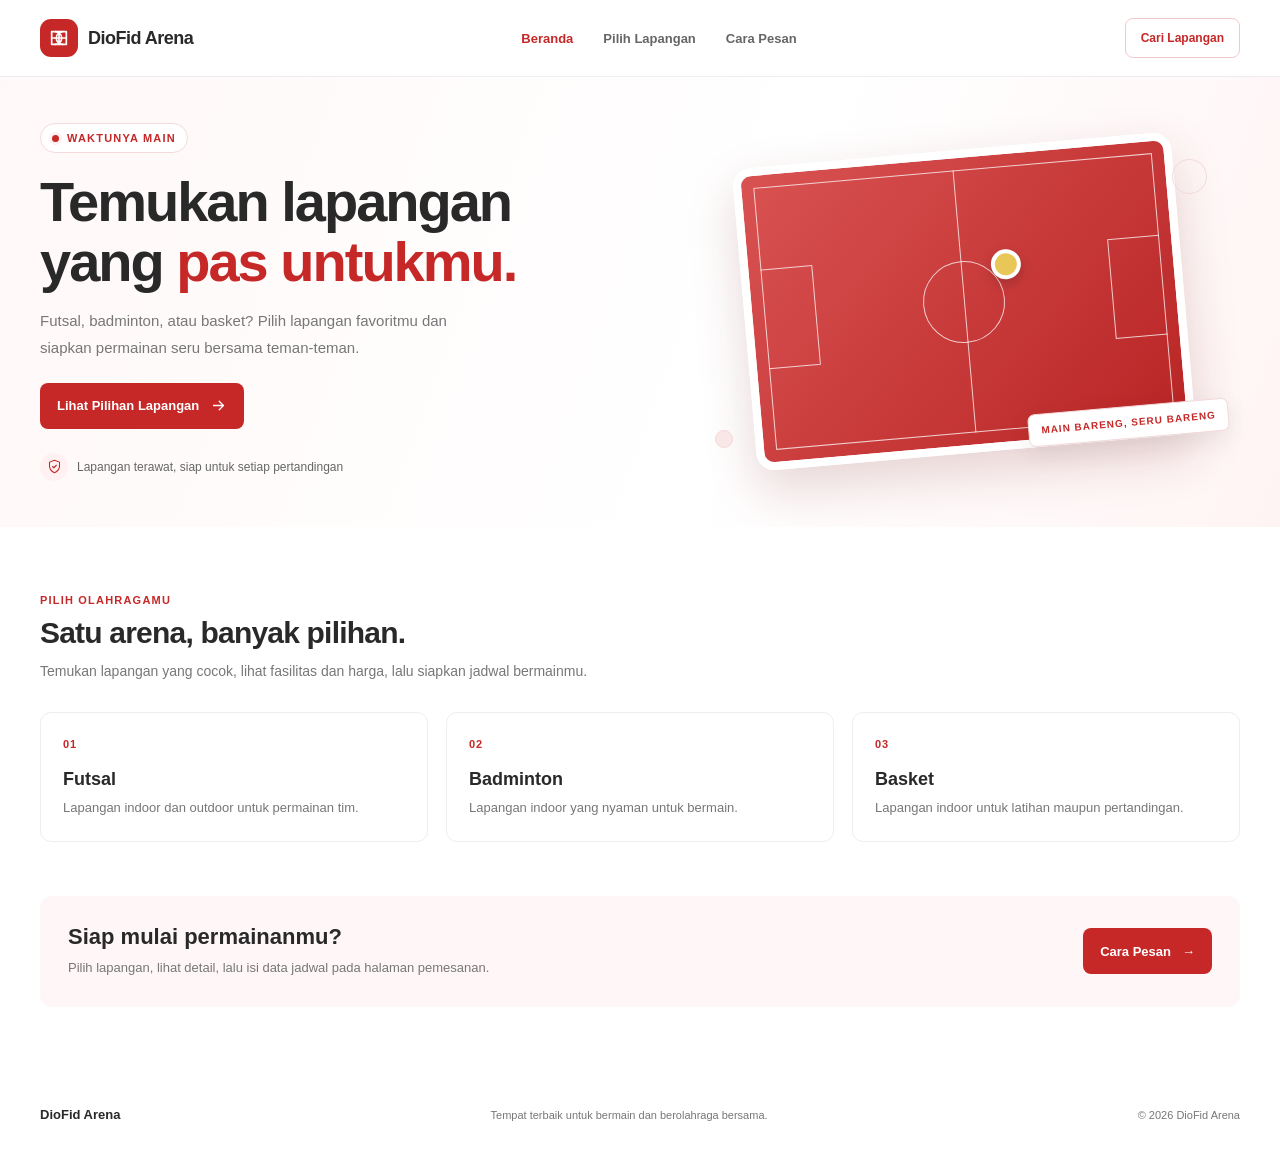
==== commit 4fee17d3: "menambahkan fitur detail lapangan dan memesan lapangan" ====
--- a/index.html
+++ b/index.html
@@ -3,61 +3,82 @@
 <head>
   <meta charset="UTF-8">
   <meta name="viewport" content="width=device-width, initial-scale=1.0">
-  <meta name="theme-color" content="#a91f1f">
-  <title>Masuk | DioFid Arena</title>
-  <link rel="stylesheet" href="assets/css/portal.css">
-  <script src="assets/js/auth.js" defer></script>
+  <meta name="theme-color" content="#c62828">
+  <meta name="description" content="Temukan lapangan olahraga favoritmu di DioFid Arena.">
+  <title>Beranda | DioFid Arena</title>
+  <link rel="stylesheet" href="css/style.css">
 </head>
-<body data-page="auth">
-  <main class="auth-layout">
-    <section class="brand-panel" aria-label="Tentang DioFid Arena">
-      <a class="brand" href="index.html">
-        <span class="brand-mark" aria-hidden="true">D</span>
+<body>
+  <header class="site-header">
+    <div class="header-inner">
+      <a class="brand" href="index.html" aria-label="DioFid Arena, halaman utama">
+        <span class="brand-mark" aria-hidden="true">
+          <svg viewBox="0 0 24 24" fill="none" stroke="currentColor" stroke-width="1.8" stroke-linecap="round" stroke-linejoin="round"><path d="M4 5h16v14H4z"></path><path d="M12 5v14M4 12h16M8 5a7 7 0 0 1 0 14M16 5a7 7 0 0 0 0 14"></path></svg>
+        </span>
         <span>DioFid Arena</span>
       </a>
-      <div class="brand-copy">
-        <p class="eyebrow">Sewa lapangan lebih mudah</p>
-        <h1>Waktunya bermain.</h1>
-        <p>Masuk untuk menemukan lapangan dan mengatur pemesanan Anda.</p>
+      <nav class="main-nav" aria-label="Navigasi utama">
+        <a class="nav-link active" href="index.html" aria-current="page">Beranda</a>
+        <a class="nav-link" href="lapangan.html">Pilih Lapangan</a>
+        <a class="nav-link" href="cara-pesan.html">Cara Pesan</a>
+      </nav>
+      <a class="header-button" href="lapangan.html">Cari Lapangan</a>
+    </div>
+  </header>
+
+  <main>
+    <section class="hero">
+      <div class="hero-inner">
+        <div class="hero-copy">
+          <span class="eyebrow"><span class="eyebrow-dot"></span> WAKTUNYA MAIN</span>
+          <h1>Temukan lapangan yang <span>pas untukmu.</span></h1>
+          <p>Futsal, badminton, atau basket? Pilih lapangan favoritmu dan siapkan permainan seru bersama teman-teman.</p>
+          <a class="primary-button" href="lapangan.html">
+            Lihat Pilihan Lapangan
+            <svg viewBox="0 0 24 24" aria-hidden="true"><path d="M5 12h14M13 6l6 6-6 6"></path></svg>
+          </a>
+          <div class="hero-note">
+            <span class="hero-note-icon" aria-hidden="true">
+              <svg viewBox="0 0 24 24"><path d="M12 22s8-4 8-11V5l-8-3-8 3v6c0 7 8 11 8 11Z"></path><path d="m9 12 2 2 4-4"></path></svg>
+            </span>
+            Lapangan terawat, siap untuk setiap pertandingan
+          </div>
+        </div>
+        <div class="hero-art" aria-hidden="true">
+          <div class="art-court">
+            <span class="art-center-line"></span>
+            <span class="art-center-circle"></span>
+            <span class="art-goal art-goal-left"></span>
+            <span class="art-goal art-goal-right"></span>
+            <span class="art-ball"></span>
+          </div>
+          <span class="art-label">MAIN BARENG, SERU BARENG</span>
+          <span class="art-decoration art-decoration-one"></span>
+          <span class="art-decoration art-decoration-two"></span>
+        </div>
       </div>
-      <p class="brand-caption">Portal penyewaan lapangan DioFid Arena</p>
     </section>
 
-    <section class="form-panel" aria-labelledby="form-title">
-      <div class="form-wrap">
-        <div class="form-heading">
-          <p class="eyebrow">Selamat datang</p>
-          <h2 id="form-title">Masuk ke akun</h2>
-          <p id="form-description">Gunakan email dan kata sandi akun Anda.</p>
-        </div>
-
-        <div class="form-tabs" role="tablist" aria-label="Jenis formulir">
-          <button class="form-tab active" id="login-tab" type="button" role="tab" aria-selected="true" aria-controls="login-form" data-mode="login">Masuk</button>
-          <button class="form-tab" id="register-tab" type="button" role="tab" aria-selected="false" aria-controls="register-form" data-mode="register">Daftar akun</button>
-        </div>
-
-        <form id="login-form" class="auth-form">
-          <label for="login-email">Email</label>
-          <input id="login-email" name="email" type="email" autocomplete="username" placeholder="nama@email.com" required>
-          <label for="login-password">Kata sandi</label>
-          <input id="login-password" name="password" type="password" autocomplete="current-password" placeholder="Masukkan kata sandi" required>
-          <button class="submit-button" type="submit">Masuk</button>
-        </form>
-
-        <form id="register-form" class="auth-form" hidden>
-          <label for="register-name">Nama lengkap</label>
-          <input id="register-name" name="name" type="text" autocomplete="name" placeholder="Nama Anda" required maxlength="80">
-          <label for="register-email">Email</label>
-          <input id="register-email" name="email" type="email" autocomplete="email" placeholder="nama@email.com" required>
-          <label for="register-password">Kata sandi</label>
-          <input id="register-password" name="password" type="password" autocomplete="new-password" placeholder="Minimal 8 karakter" minlength="8" required>
-          <button class="submit-button" type="submit">Buat akun</button>
-        </form>
-
-        <p class="form-message" id="form-message" role="status" aria-live="polite"></p>
-        <p class="admin-hint">Masuk sebagai admin? Gunakan akun admin yang tercantum di README.</p>
+    <section class="home-highlights page-section" aria-labelledby="sports-title">
+      <span class="section-kicker">PILIH OLAHRAGAMU</span>
+      <h2 id="sports-title">Satu arena, banyak pilihan.</h2>
+      <p class="page-intro">Temukan lapangan yang cocok, lihat fasilitas dan harga, lalu siapkan jadwal bermainmu.</p>
+      <div class="highlight-grid">
+        <a href="lapangan.html" class="highlight-card"><span>01</span><h3>Futsal</h3><p>Lapangan indoor dan outdoor untuk permainan tim.</p></a>
+        <a href="lapangan.html" class="highlight-card"><span>02</span><h3>Badminton</h3><p>Lapangan indoor yang nyaman untuk bermain.</p></a>
+        <a href="lapangan.html" class="highlight-card"><span>03</span><h3>Basket</h3><p>Lapangan indoor untuk latihan maupun pertandingan.</p></a>
+      </div>
+      <div class="home-howto">
+        <div><h2>Siap mulai permainanmu?</h2><p>Pilih lapangan, lihat detail, lalu isi data jadwal pada halaman pemesanan.</p></div>
+        <a class="primary-button" href="cara-pesan.html">Cara Pesan <span aria-hidden="true">→</span></a>
       </div>
     </section>
   </main>
+
+  <footer class="site-footer">
+    <a class="footer-brand" href="index.html">DioFid Arena</a>
+    <p>Tempat terbaik untuk bermain dan berolahraga bersama.</p>
+    <span>© 2026 DioFid Arena</span>
+  </footer>
 </body>
 </html>
--- a/css/style.css
+++ b/css/style.css
@@ -0,0 +1,1326 @@
+:root {
+  color-scheme: light;
+  --red: #c62828;
+  --red-dark: #a91f1f;
+  --red-light: #fff1f1;
+  --ink: #292929;
+  --muted: #777;
+  --line: #eeeeee;
+  --surface: #ffffff;
+  --background: #fafafa;
+  --green: #23834b;
+}
+
+* {
+  box-sizing: border-box;
+}
+
+html {
+  scroll-behavior: smooth;
+}
+
+body {
+  margin: 0;
+  background: var(--surface);
+  color: var(--ink);
+  font-family: Arial, Helvetica, sans-serif;
+  font-size: 14px;
+}
+
+a {
+  color: inherit;
+  text-decoration: none;
+}
+
+button,
+input {
+  font: inherit;
+}
+
+.visually-hidden {
+  position: absolute;
+  width: 1px;
+  height: 1px;
+  overflow: hidden;
+  clip: rect(0, 0, 0, 0);
+  white-space: nowrap;
+  clip-path: inset(50%);
+}
+
+.site-header {
+  position: sticky;
+  top: 0;
+  z-index: 5;
+  border-bottom: 1px solid var(--line);
+  background: rgb(255 255 255 / 96%);
+  backdrop-filter: blur(12px);
+}
+
+.header-inner {
+  display: flex;
+  width: min(100% - 64px, 1200px);
+  min-height: 76px;
+  align-items: center;
+  justify-content: space-between;
+  gap: 24px;
+  margin: 0 auto;
+}
+
+.brand {
+  display: inline-flex;
+  flex: 0 0 auto;
+  align-items: center;
+  gap: 10px;
+  font-size: 18px;
+  font-weight: 700;
+  letter-spacing: -0.5px;
+  white-space: nowrap;
+}
+
+.brand-mark {
+  display: grid;
+  width: 38px;
+  height: 38px;
+  place-items: center;
+  border-radius: 11px;
+  background: var(--red);
+  color: white;
+}
+
+.brand-mark svg {
+  width: 22px;
+  height: 22px;
+}
+
+.main-nav {
+  display: flex;
+  align-items: center;
+  justify-content: center;
+  gap: 30px;
+}
+
+.nav-link {
+  color: #666;
+  font-size: 13px;
+  font-weight: 600;
+  transition: color 150ms ease;
+}
+
+.nav-link:hover,
+.nav-link.active {
+  color: var(--red);
+}
+
+.header-button {
+  display: inline-flex;
+  min-height: 40px;
+  flex: 0 0 auto;
+  align-items: center;
+  justify-content: center;
+  border: 1px solid #f0caca;
+  border-radius: 8px;
+  color: var(--red);
+  padding: 0 15px;
+  font-size: 12px;
+  font-weight: 700;
+  transition: background 150ms ease, color 150ms ease;
+}
+
+.header-button:hover {
+  background: var(--red);
+  color: white;
+}
+
+.hero {
+  overflow: hidden;
+  background: linear-gradient(110deg, #fff8f8 0%, #fff 58%, #fff4f4 100%);
+}
+
+.hero-inner {
+  display: grid;
+  width: min(100% - 64px, 1200px);
+  min-height: 400px;
+  grid-template-columns: 1.05fr 0.95fr;
+  align-items: center;
+  gap: 36px;
+  margin: 0 auto;
+  padding: 46px 0;
+}
+
+.hero-copy {
+  max-width: 550px;
+}
+
+.eyebrow,
+.section-kicker {
+  display: inline-flex;
+  align-items: center;
+  gap: 8px;
+  color: var(--red);
+  font-size: 11px;
+  font-weight: 700;
+  letter-spacing: 1.2px;
+}
+
+.eyebrow {
+  border: 1px solid #f4dada;
+  border-radius: 30px;
+  background: white;
+  padding: 8px 11px;
+}
+
+.eyebrow-dot {
+  width: 7px;
+  height: 7px;
+  border-radius: 50%;
+  background: var(--red);
+  box-shadow: 0 0 0 3px var(--red-light);
+}
+
+.hero h1 {
+  max-width: 520px;
+  margin: 19px 0 14px;
+  font-size: clamp(36px, 4.5vw, 56px);
+  letter-spacing: -2px;
+  line-height: 1.08;
+}
+
+.hero h1 span {
+  color: var(--red);
+}
+
+.hero-copy > p {
+  max-width: 460px;
+  margin: 0;
+  color: var(--muted);
+  font-size: 15px;
+  line-height: 1.8;
+}
+
+.primary-button {
+  display: inline-flex;
+  min-height: 46px;
+  align-items: center;
+  justify-content: center;
+  gap: 11px;
+  border: 0;
+  border-radius: 8px;
+  background: var(--red);
+  color: white;
+  padding: 0 17px;
+  font-size: 13px;
+  font-weight: 700;
+  transition: background 150ms ease, transform 150ms ease;
+}
+
+.primary-button:hover {
+  transform: translateY(-1px);
+  background: var(--red-dark);
+}
+
+.primary-button svg {
+  width: 17px;
+  height: 17px;
+  fill: none;
+  stroke: currentColor;
+  stroke-linecap: round;
+  stroke-linejoin: round;
+  stroke-width: 1.8;
+}
+
+.hero-copy > .primary-button {
+  margin-top: 22px;
+}
+
+.hero-note {
+  display: flex;
+  align-items: center;
+  gap: 9px;
+  margin-top: 24px;
+  color: #666;
+  font-size: 12px;
+}
+
+.hero-note-icon {
+  display: grid;
+  width: 28px;
+  height: 28px;
+  place-items: center;
+  border-radius: 50%;
+  background: var(--red-light);
+  color: var(--red);
+}
+
+.hero-note-icon svg {
+  width: 15px;
+  height: 15px;
+  fill: none;
+  stroke: currentColor;
+  stroke-linecap: round;
+  stroke-linejoin: round;
+  stroke-width: 1.7;
+}
+
+.hero-art {
+  position: relative;
+  display: grid;
+  min-height: 300px;
+  place-items: center;
+}
+
+.art-court {
+  position: relative;
+  width: min(100%, 440px);
+  aspect-ratio: 1.45;
+  overflow: hidden;
+  transform: rotate(-5deg);
+  border: 8px solid white;
+  border-radius: 18px;
+  background: linear-gradient(135deg, #d95252, #b92525);
+  box-shadow: 0 20px 50px rgb(124 31 31 / 18%);
+}
+
+.art-court::before {
+  position: absolute;
+  inset: 12px;
+  border: 1px solid rgb(255 255 255 / 75%);
+  content: "";
+}
+
+.art-center-line {
+  position: absolute;
+  top: 12px;
+  bottom: 12px;
+  left: 50%;
+  width: 1px;
+  background: rgb(255 255 255 / 75%);
+}
+
+.art-center-circle {
+  position: absolute;
+  top: 50%;
+  left: 50%;
+  width: 82px;
+  aspect-ratio: 1;
+  transform: translate(-50%, -50%);
+  border: 1px solid rgb(255 255 255 / 75%);
+  border-radius: 50%;
+}
+
+.art-goal {
+  position: absolute;
+  top: 50%;
+  width: 52px;
+  height: 100px;
+  transform: translateY(-50%);
+  border: 1px solid rgb(255 255 255 / 75%);
+}
+
+.art-goal-left {
+  left: 12px;
+  border-left: 0;
+}
+
+.art-goal-right {
+  right: 12px;
+  border-right: 0;
+}
+
+.art-ball {
+  position: absolute;
+  top: 33%;
+  left: 57%;
+  width: 30px;
+  aspect-ratio: 1;
+  border: 4px solid white;
+  border-radius: 50%;
+  background: #e8c657;
+  box-shadow: 0 5px 12px rgb(0 0 0 / 18%);
+}
+
+.art-label {
+  position: absolute;
+  right: 2%;
+  bottom: 5%;
+  transform: rotate(-5deg);
+  border: 1px solid #f3d9d9;
+  border-radius: 7px;
+  background: white;
+  color: var(--red);
+  padding: 10px 12px;
+  font-size: 10px;
+  font-weight: 700;
+  letter-spacing: 1px;
+  box-shadow: 0 8px 25px rgb(41 41 41 / 8%);
+}
+
+.art-decoration {
+  position: absolute;
+  z-index: 0;
+  border: 1px solid #f3dada;
+  border-radius: 50%;
+}
+
+.art-decoration-one {
+  top: 3%;
+  right: 6%;
+  width: 35px;
+  height: 35px;
+}
+
+.art-decoration-two {
+  bottom: 2%;
+  left: 5%;
+  width: 18px;
+  height: 18px;
+  background: #f9e6e6;
+}
+
+.fields-section {
+  width: min(100% - 64px, 1200px);
+  margin: 0 auto;
+  padding: 64px 0 70px;
+  scroll-margin-top: 92px;
+}
+
+.page-section {
+  width: min(100% - 64px, 1200px);
+  margin: 0 auto;
+  padding: 64px 0 70px;
+}
+
+.page-section > h1 {
+  margin: 9px 0 10px;
+  font-size: clamp(30px, 4vw, 42px);
+  letter-spacing: -1px;
+}
+
+.page-intro {
+  max-width: 650px;
+  margin: 0;
+  color: var(--muted);
+  font-size: 14px;
+  line-height: 1.7;
+}
+
+.home-highlights > h2 {
+  margin: 9px 0 10px;
+  font-size: 30px;
+  letter-spacing: -0.8px;
+}
+
+.highlight-grid {
+  display: grid;
+  grid-template-columns: repeat(3, minmax(0, 1fr));
+  gap: 18px;
+  margin-top: 28px;
+}
+
+.highlight-card {
+  border: 1px solid var(--line);
+  border-radius: 11px;
+  padding: 22px;
+  transition: border-color 150ms ease, box-shadow 150ms ease, transform 150ms ease;
+}
+
+.highlight-card:hover {
+  transform: translateY(-3px);
+  border-color: #efcaca;
+  box-shadow: 0 12px 28px rgb(41 41 41 / 7%);
+}
+
+.highlight-card > span {
+  color: var(--red);
+  font-size: 11px;
+  font-weight: 700;
+  letter-spacing: 1px;
+}
+
+.highlight-card h3 {
+  margin: 18px 0 7px;
+  font-size: 18px;
+}
+
+.highlight-card p,
+.home-howto p {
+  margin: 0;
+  color: var(--muted);
+  font-size: 13px;
+  line-height: 1.7;
+}
+
+.home-howto {
+  display: flex;
+  align-items: center;
+  justify-content: space-between;
+  gap: 24px;
+  margin-top: 54px;
+  border-radius: 12px;
+  background: #fff7f7;
+  padding: 28px;
+}
+
+.home-howto h2 {
+  margin: 0 0 7px;
+  font-size: 22px;
+}
+
+.section-heading {
+  display: flex;
+  align-items: flex-end;
+  justify-content: space-between;
+  gap: 20px;
+}
+
+.section-heading h2,
+.how-to-inner h2 {
+  margin: 8px 0 7px;
+  font-size: 30px;
+  letter-spacing: -0.8px;
+}
+
+.section-heading p,
+.how-to-inner p {
+  margin: 0;
+  color: var(--muted);
+  font-size: 13px;
+  line-height: 1.7;
+}
+
+.field-count {
+  border: 1px solid var(--line);
+  border-radius: 7px;
+  background: white;
+  color: var(--muted);
+  padding: 9px 12px;
+  font-size: 12px;
+  white-space: nowrap;
+}
+
+.field-count strong {
+  color: var(--red);
+}
+
+.field-tools {
+  display: flex;
+  align-items: center;
+  justify-content: space-between;
+  gap: 16px;
+  margin: 28px 0 13px;
+}
+
+.filter-list {
+  display: flex;
+  flex-wrap: wrap;
+  gap: 8px;
+}
+
+.filter-button {
+  min-height: 36px;
+  border: 1px solid var(--line);
+  border-radius: 7px;
+  background: white;
+  color: #666;
+  padding: 0 13px;
+  font-size: 12px;
+  cursor: pointer;
+  transition: border-color 150ms ease, background 150ms ease, color 150ms ease;
+}
+
+.filter-button:hover,
+.filter-button.active {
+  border-color: var(--red);
+  background: var(--red);
+  color: white;
+}
+
+.search-box {
+  display: flex;
+  width: min(100%, 250px);
+  min-height: 38px;
+  align-items: center;
+  gap: 8px;
+  border: 1px solid var(--line);
+  border-radius: 8px;
+  background: white;
+  color: #999;
+  padding: 0 11px;
+}
+
+.search-box:focus-within {
+  border-color: #df9c9c;
+  box-shadow: 0 0 0 3px var(--red-light);
+}
+
+.search-box svg {
+  width: 17px;
+  height: 17px;
+  flex: 0 0 auto;
+  fill: none;
+  stroke: currentColor;
+  stroke-linecap: round;
+  stroke-width: 1.7;
+}
+
+.search-box input {
+  width: 100%;
+  min-width: 0;
+  border: 0;
+  outline: 0;
+  color: var(--ink);
+  font-size: 12px;
+}
+
+.search-box input::placeholder {
+  color: #999;
+}
+
+.field-grid {
+  display: grid;
+  grid-template-columns: repeat(4, minmax(0, 1fr));
+  gap: 18px;
+}
+
+.field-card {
+  display: block;
+  overflow: hidden;
+  border: 1px solid var(--line);
+  border-radius: 11px;
+  background: white;
+  color: inherit;
+  cursor: pointer;
+  transition: border-color 160ms ease, box-shadow 160ms ease, transform 160ms ease;
+}
+
+.field-card:focus-visible {
+  outline: 3px solid #df9c9c;
+  outline-offset: 3px;
+}
+
+.field-card:hover {
+  transform: translateY(-3px);
+  border-color: #efcaca;
+  box-shadow: 0 12px 28px rgb(41 41 41 / 7%);
+}
+
+.field-card[hidden],
+.empty-state[hidden] {
+  display: none;
+}
+
+.field-image {
+  position: relative;
+  display: grid;
+  height: 170px;
+  place-items: center;
+  overflow: hidden;
+}
+
+.court-futsal {
+  background: linear-gradient(140deg, #e97c6b, #b82e35);
+}
+
+.court-badminton {
+  background: linear-gradient(140deg, #ecaa58, #c36d2e);
+}
+
+.court-basket {
+  background: linear-gradient(140deg, #547fc0, #263d75);
+}
+
+.court-outdoor {
+  background: linear-gradient(140deg, #68aa79, #29764d);
+}
+
+.court-badge {
+  position: absolute;
+  z-index: 2;
+  top: 12px;
+  left: 12px;
+  border-radius: 20px;
+  background: rgb(255 255 255 / 92%);
+  color: var(--ink);
+  padding: 6px 9px;
+  font-size: 9px;
+  font-weight: 700;
+  letter-spacing: 0.5px;
+}
+
+.image-caption {
+  position: absolute;
+  right: 12px;
+  bottom: 12px;
+  color: rgb(255 255 255 / 85%);
+  font-size: 9px;
+  font-weight: 700;
+  letter-spacing: 1.2px;
+}
+
+.court-art {
+  position: relative;
+  display: block;
+  width: 61%;
+  height: 72%;
+  transform: perspective(350px) rotateX(10deg) rotate(-6deg);
+  border: 2px solid rgb(255 255 255 / 80%);
+  background: rgb(255 255 255 / 10%);
+  box-shadow: 0 10px 20px rgb(0 0 0 / 12%);
+}
+
+.court-art::before,
+.court-art::after,
+.court-art span {
+  position: absolute;
+  content: "";
+}
+
+.court-art-futsal::before {
+  top: 0;
+  bottom: 0;
+  left: 50%;
+  border-left: 1px solid rgb(255 255 255 / 75%);
+}
+
+.court-art-futsal::after {
+  top: 50%;
+  left: 50%;
+  width: 25%;
+  aspect-ratio: 1;
+  transform: translate(-50%, -50%);
+  border: 1px solid rgb(255 255 255 / 75%);
+  border-radius: 50%;
+}
+
+.court-art-futsal span {
+  top: 27%;
+  bottom: 27%;
+  left: 0;
+  width: 15%;
+  border: 1px solid rgb(255 255 255 / 70%);
+  border-left: 0;
+}
+
+.court-art-badminton::before {
+  inset: 0 25%;
+  border-right: 1px solid rgb(255 255 255 / 75%);
+  border-left: 1px solid rgb(255 255 255 / 75%);
+}
+
+.court-art-badminton::after {
+  top: 0;
+  bottom: 0;
+  left: 50%;
+  border-left: 1px dashed rgb(255 255 255 / 80%);
+}
+
+.court-art-badminton span {
+  top: 22%;
+  right: 0;
+  left: 0;
+  border-top: 1px solid rgb(255 255 255 / 75%);
+}
+
+.court-art-basket::before {
+  top: 0;
+  bottom: 0;
+  left: 50%;
+  border-left: 1px solid rgb(255 255 255 / 75%);
+}
+
+.court-art-basket::after {
+  top: 50%;
+  left: 50%;
+  width: 25%;
+  aspect-ratio: 1;
+  transform: translate(-50%, -50%);
+  border: 1px solid rgb(255 255 255 / 75%);
+  border-radius: 50%;
+}
+
+.court-art-basket span {
+  top: 24%;
+  bottom: 24%;
+  left: 0;
+  width: 15%;
+  border: 1px solid rgb(255 255 255 / 70%);
+  border-left: 0;
+}
+
+.court-art-outdoor::before {
+  top: 0;
+  bottom: 0;
+  left: 50%;
+  border-left: 1px solid rgb(255 255 255 / 75%);
+}
+
+.court-art-outdoor::after {
+  top: 50%;
+  left: 50%;
+  width: 25%;
+  aspect-ratio: 1;
+  transform: translate(-50%, -50%);
+  border: 1px solid rgb(255 255 255 / 75%);
+  border-radius: 50%;
+}
+
+.court-art-outdoor span {
+  top: 24%;
+  bottom: 24%;
+  right: 0;
+  width: 15%;
+  border: 1px solid rgb(255 255 255 / 70%);
+  border-right: 0;
+}
+
+.field-info {
+  padding: 15px 14px 14px;
+}
+
+.field-title-row {
+  display: flex;
+  align-items: flex-start;
+  justify-content: space-between;
+  gap: 8px;
+}
+
+.field-title-row h2 {
+  margin: 0;
+  font-size: 14px;
+  line-height: 1.4;
+}
+
+.rating {
+  flex: 0 0 auto;
+  color: #666;
+  font-size: 11px;
+}
+
+.rating span {
+  color: #e49a21;
+}
+
+.field-location {
+  display: flex;
+  min-height: 30px;
+  align-items: center;
+  gap: 6px;
+  margin: 7px 0 14px;
+  color: var(--muted);
+  font-size: 11px;
+}
+
+.field-location svg {
+  width: 14px;
+  height: 14px;
+  flex: 0 0 auto;
+  fill: none;
+  stroke: currentColor;
+  stroke-linecap: round;
+  stroke-linejoin: round;
+  stroke-width: 1.7;
+}
+
+.field-footer {
+  display: flex;
+  align-items: center;
+  justify-content: space-between;
+  gap: 8px;
+  border-top: 1px solid #f2f2f2;
+  padding-top: 12px;
+}
+
+.price {
+  margin: 0;
+  color: var(--red);
+  font-size: 13px;
+  font-weight: 700;
+  white-space: nowrap;
+}
+
+.price span {
+  color: var(--muted);
+  font-size: 10px;
+  font-weight: 400;
+}
+
+.empty-state {
+  border: 1px dashed #e6baba;
+  border-radius: 10px;
+  color: var(--muted);
+  padding: 34px 16px;
+  text-align: center;
+}
+
+.field-details {
+  display: grid;
+  gap: 18px;
+  margin: 20px 0 0;
+}
+
+.field-details dt {
+  margin-bottom: 6px;
+  color: var(--muted);
+  font-size: 11px;
+  font-weight: 700;
+  letter-spacing: 0.6px;
+  text-transform: uppercase;
+}
+
+.field-details dd {
+  margin: 0;
+  font-size: 14px;
+  line-height: 1.6;
+}
+
+.field-details ul {
+  display: flex;
+  flex-wrap: wrap;
+  gap: 8px;
+  margin: 0;
+  padding: 0;
+  list-style: none;
+}
+
+.field-details li {
+  border-radius: 20px;
+  background: var(--red-light);
+  color: var(--red-dark);
+  padding: 6px 10px;
+  font-size: 12px;
+}
+
+.field-details .detail-price {
+  color: var(--red);
+  font-size: 18px;
+  font-weight: 700;
+}
+
+.detail-link {
+  color: var(--red);
+  font-size: 11px;
+  font-weight: 700;
+  white-space: nowrap;
+}
+
+.field-card:hover .detail-link {
+  color: var(--red-dark);
+}
+
+.detail-layout {
+  display: grid;
+  grid-template-columns: minmax(0, 1.15fr) minmax(300px, 0.85fr);
+  align-items: start;
+  gap: 24px;
+  margin-top: 20px;
+}
+
+.detail-layout[hidden] {
+  display: none;
+}
+
+.detail-panel,
+.booking-panel {
+  overflow: hidden;
+  border: 1px solid var(--line);
+  border-radius: 12px;
+  background: white;
+}
+
+.detail-image {
+  height: 270px;
+}
+
+.detail-copy {
+  padding: 24px;
+}
+
+.detail-copy h1 {
+  margin: 8px 0 6px;
+  font-size: 30px;
+  letter-spacing: -0.8px;
+}
+
+.detail-copy .field-location {
+  min-height: 0;
+  margin: 0;
+}
+
+.detail-copy .field-details {
+  margin-top: 24px;
+}
+
+.booking-panel {
+  padding: 24px;
+}
+
+.booking-panel h2 {
+  margin: 8px 0;
+  font-size: 23px;
+  letter-spacing: -0.5px;
+}
+
+.booking-price {
+  margin: 0 0 20px;
+  color: var(--red);
+  font-size: 18px;
+  font-weight: 700;
+}
+
+.booking-panel form {
+  display: grid;
+  gap: 9px;
+}
+
+.booking-panel label {
+  margin-top: 5px;
+  font-size: 12px;
+  font-weight: 700;
+}
+
+.booking-panel input,
+.booking-panel select {
+  width: 100%;
+  min-height: 42px;
+  border: 1px solid #e5e5e5;
+  border-radius: 7px;
+  background: white;
+  color: var(--ink);
+  padding: 0 11px;
+}
+
+.booking-panel input:focus,
+.booking-panel select:focus {
+  outline: 0;
+  border-color: #df9c9c;
+  box-shadow: 0 0 0 3px var(--red-light);
+}
+
+.booking-total {
+  display: flex;
+  align-items: center;
+  justify-content: space-between;
+  gap: 12px;
+  margin: 12px 0 4px;
+  border-top: 1px solid var(--line);
+  padding-top: 15px;
+  color: var(--muted);
+}
+
+.booking-total strong {
+  color: var(--red);
+  font-size: 17px;
+}
+
+.booking-submit {
+  width: 100%;
+  cursor: pointer;
+}
+
+.booking-notice,
+.booking-status {
+  color: var(--muted);
+  font-size: 11px;
+  line-height: 1.6;
+}
+
+.booking-notice {
+  margin: 14px 0 0;
+}
+
+.booking-status {
+  margin: 8px 0 0;
+  color: var(--green);
+  font-weight: 700;
+}
+
+.booking-status.booking-error {
+  color: var(--red-dark);
+}
+
+.detail-error {
+  margin: 20px 0 0;
+  border: 1px solid #f0caca;
+  border-radius: 9px;
+  background: var(--red-light);
+  color: var(--red-dark);
+  padding: 16px;
+}
+
+.detail-error[hidden] {
+  display: none;
+}
+
+.back-link {
+  display: inline-block;
+  margin-bottom: 14px;
+  color: var(--red);
+  font-size: 12px;
+  font-weight: 700;
+}
+
+.how-to-page .page-intro {
+  margin-bottom: 28px;
+}
+
+.booking-steps {
+  display: grid;
+  gap: 14px;
+  max-width: 850px;
+  margin: 0 0 28px;
+  padding: 0;
+  list-style: none;
+}
+
+.booking-steps li {
+  display: flex;
+  gap: 18px;
+  border: 1px solid var(--line);
+  border-radius: 10px;
+  padding: 20px;
+}
+
+.booking-steps li > span {
+  color: var(--red);
+  font-size: 13px;
+  font-weight: 700;
+  letter-spacing: 1px;
+}
+
+.booking-steps h2 {
+  margin: 0 0 5px;
+  font-size: 16px;
+}
+
+.booking-steps p {
+  margin: 0;
+  color: var(--muted);
+  font-size: 13px;
+  line-height: 1.7;
+}
+
+.how-to-section {
+  background: #fff7f7;
+}
+
+.how-to-inner {
+  display: flex;
+  width: min(100% - 64px, 1200px);
+  min-height: 190px;
+  align-items: center;
+  justify-content: space-between;
+  gap: 24px;
+  margin: 0 auto;
+  padding: 32px 0;
+}
+
+.how-to-inner h2 {
+  font-size: 25px;
+}
+
+.site-footer {
+  display: flex;
+  width: min(100% - 64px, 1200px);
+  min-height: 76px;
+  align-items: center;
+  justify-content: space-between;
+  gap: 16px;
+  margin: 0 auto;
+  color: var(--muted);
+  font-size: 11px;
+}
+
+.footer-brand {
+  color: var(--ink);
+  font-size: 13px;
+  font-weight: 700;
+}
+
+.site-footer p {
+  margin: 0;
+}
+
+@media (max-width: 1000px) {
+  .field-grid {
+    grid-template-columns: repeat(2, minmax(0, 1fr));
+  }
+
+  .detail-layout {
+    grid-template-columns: 1fr;
+  }
+
+  .hero-inner {
+    grid-template-columns: 1fr 0.9fr;
+    gap: 20px;
+  }
+
+  .field-info {
+    padding-right: 12px;
+    padding-left: 12px;
+  }
+}
+
+@media (max-width: 700px) {
+  .header-inner {
+    width: min(100% - 36px, 1200px);
+    min-height: 66px;
+    flex-wrap: wrap;
+    gap: 0;
+    padding: 10px 0 0;
+  }
+
+  .brand {
+    font-size: 16px;
+  }
+
+  .brand-mark {
+    width: 34px;
+    height: 34px;
+  }
+
+  .header-button {
+    min-height: 35px;
+    padding: 0 10px;
+    font-size: 11px;
+  }
+
+  .main-nav {
+    order: 3;
+    width: 100%;
+    justify-content: flex-start;
+    gap: 22px;
+    overflow-x: auto;
+    padding: 12px 0;
+  }
+
+  .nav-link {
+    flex: 0 0 auto;
+    font-size: 12px;
+  }
+
+  .hero-inner {
+    width: min(100% - 36px, 1200px);
+    min-height: 0;
+    grid-template-columns: 1fr;
+    gap: 14px;
+    padding: 45px 0 35px;
+  }
+
+  .hero h1 {
+    max-width: 500px;
+    font-size: clamp(38px, 9vw, 52px);
+  }
+
+  .hero-art {
+    min-height: 225px;
+    margin: 0 10px;
+  }
+
+  .art-court {
+    width: min(82%, 390px);
+  }
+
+  .fields-section,
+  .page-section,
+  .how-to-inner,
+  .site-footer {
+    width: min(100% - 36px, 1200px);
+  }
+
+  .fields-section {
+    padding: 48px 0 52px;
+  }
+
+  .field-tools {
+    align-items: stretch;
+    flex-direction: column-reverse;
+    gap: 12px;
+    margin-top: 22px;
+  }
+
+  .search-box {
+    width: 100%;
+  }
+
+  .filter-list {
+    flex-wrap: nowrap;
+    overflow-x: auto;
+    padding-bottom: 3px;
+  }
+
+  .filter-button {
+    flex: 0 0 auto;
+  }
+
+  .how-to-inner {
+    min-height: 0;
+    align-items: flex-start;
+    flex-direction: column;
+    padding: 34px 0;
+  }
+
+  .site-footer {
+    align-items: flex-start;
+    flex-direction: column;
+    justify-content: center;
+    gap: 7px;
+    padding: 20px 0;
+  }
+}
+
+@media (max-width: 480px) {
+  .section-heading {
+    align-items: flex-start;
+    flex-direction: column;
+    gap: 12px;
+  }
+
+  .section-heading h2 {
+    font-size: 27px;
+  }
+
+  .field-grid {
+    grid-template-columns: 1fr;
+    gap: 14px;
+  }
+
+  .field-image {
+    height: 185px;
+  }
+
+  .field-info {
+    padding: 15px;
+  }
+
+  .field-title-row h2 {
+    font-size: 15px;
+  }
+
+  .page-section {
+    padding: 48px 0 52px;
+  }
+
+  .highlight-grid {
+    grid-template-columns: 1fr;
+    gap: 12px;
+  }
+
+  .home-howto {
+    align-items: flex-start;
+    flex-direction: column;
+    margin-top: 36px;
+    padding: 22px;
+  }
+
+  .detail-image {
+    height: 210px;
+  }
+
+  .detail-copy,
+  .booking-panel {
+    padding: 20px;
+  }
+
+  .detail-copy h1 {
+    font-size: 25px;
+  }
+}
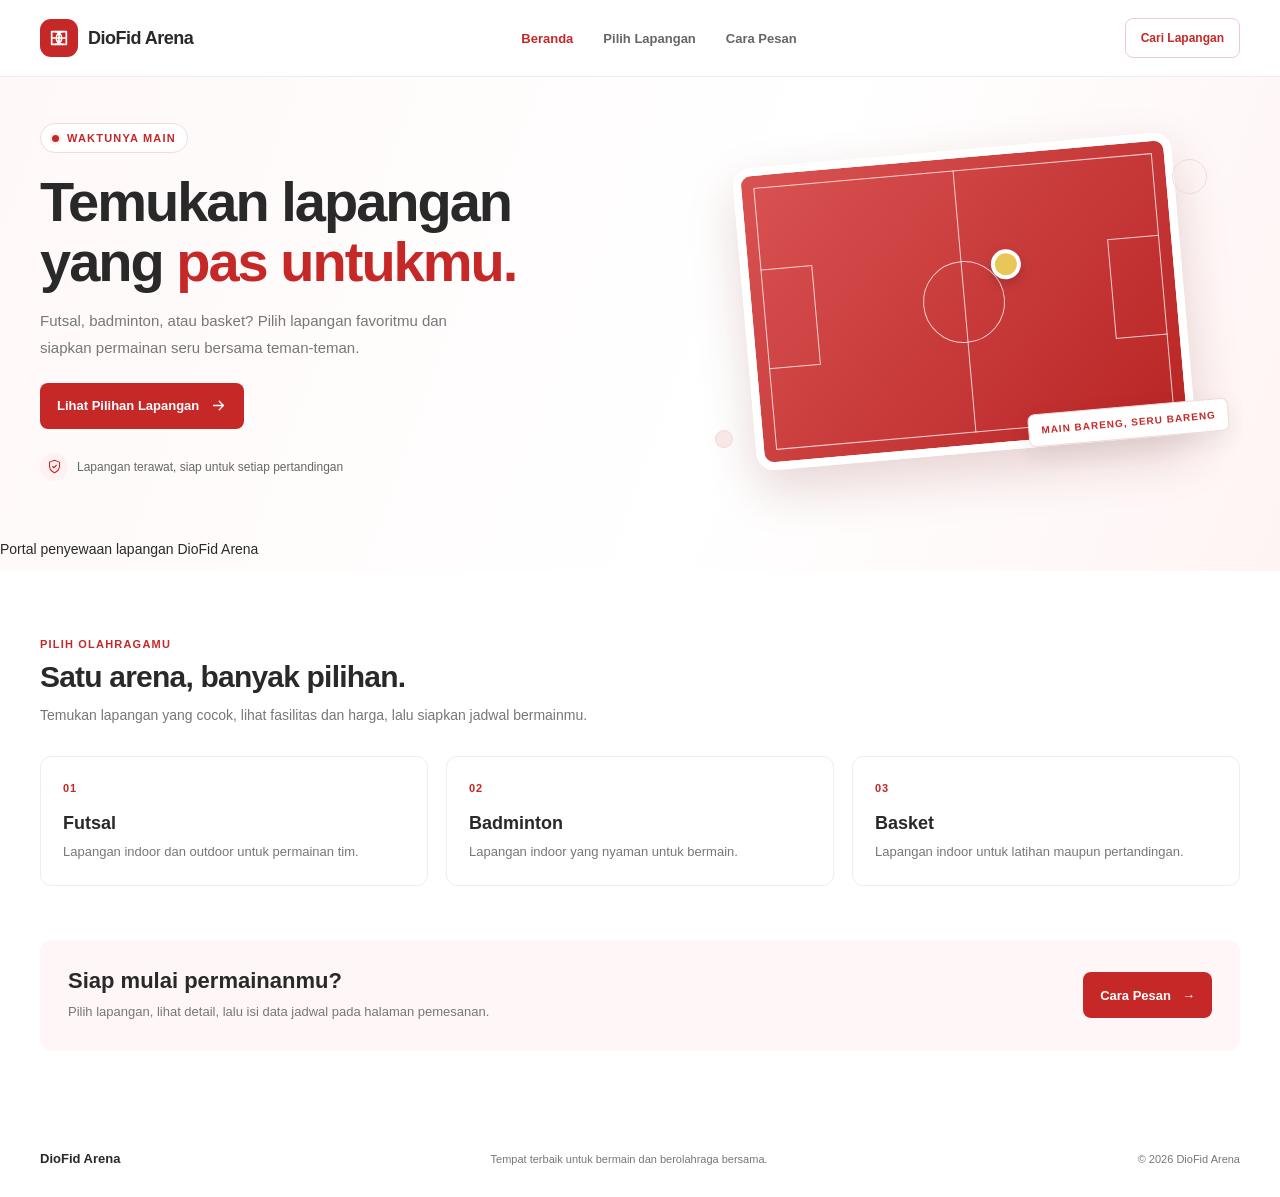
==== commit bb5ad01c: "Merge branch 'dio'" ====
--- a/index.html
+++ b/index.html
@@ -57,6 +57,7 @@
           <span class="art-decoration art-decoration-two"></span>
         </div>
       </div>
+      <p class="brand-caption">Portal penyewaan lapangan DioFid Arena</p>
     </section>
 
     <section class="home-highlights page-section" aria-labelledby="sports-title">
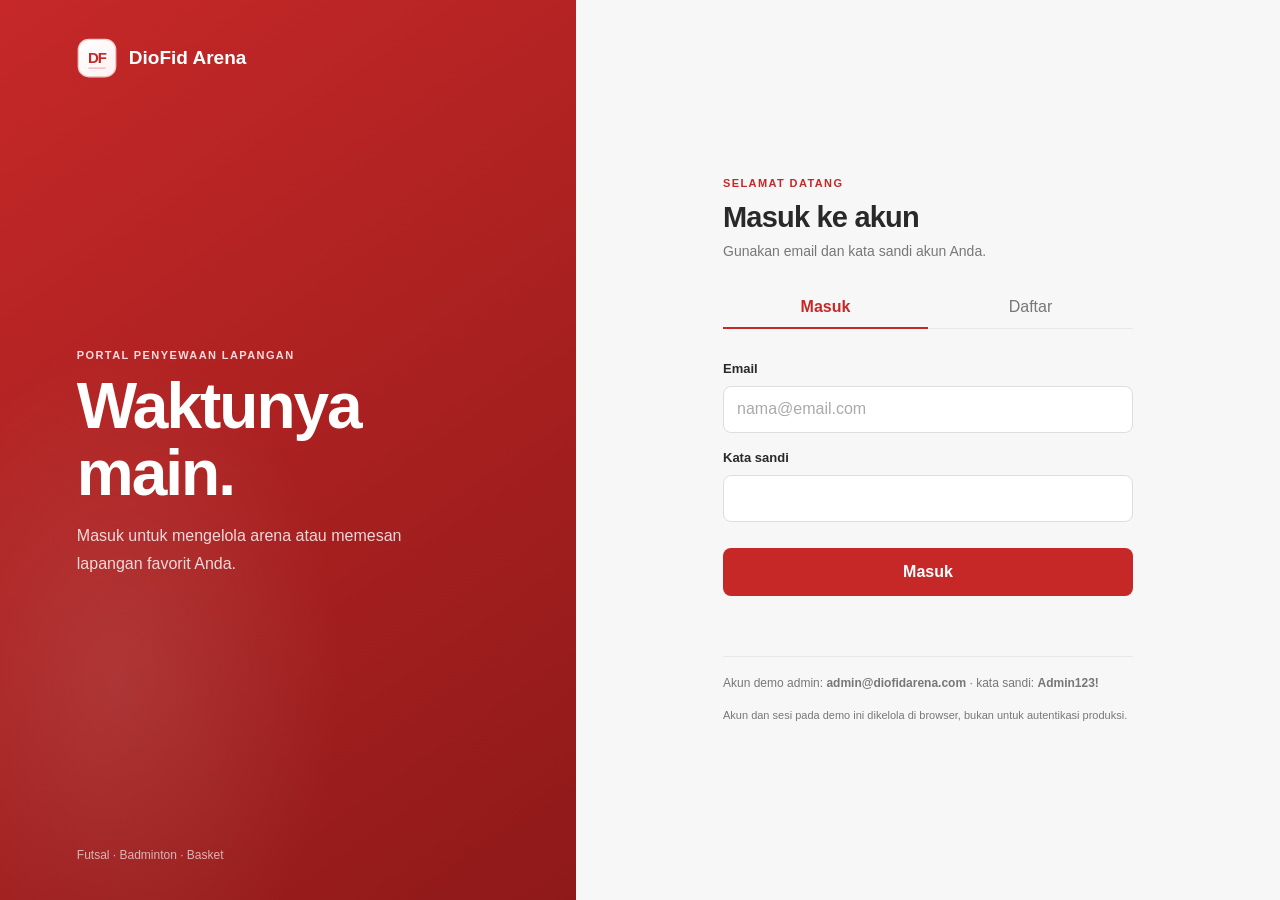
==== commit 9f6654bf: "memebenahi portal login, dan logo" ====
--- a/index.html
+++ b/index.html
@@ -4,82 +4,68 @@
   <meta charset="UTF-8">
   <meta name="viewport" content="width=device-width, initial-scale=1.0">
   <meta name="theme-color" content="#c62828">
-  <meta name="description" content="Temukan lapangan olahraga favoritmu di DioFid Arena.">
-  <title>Beranda | DioFid Arena</title>
-  <link rel="stylesheet" href="css/style.css">
+  <meta name="description" content="Masuk atau daftar untuk menggunakan DioFid Arena.">
+  <title>Masuk | DioFid Arena</title>
+  <link rel="icon" type="image/svg+xml" href="assets/logo.svg">
+  <link rel="stylesheet" href="assets/css/portal.css">
+  <script src="assets/js/auth.js" defer></script>
 </head>
-<body>
-  <header class="site-header">
-    <div class="header-inner">
-      <a class="brand" href="index.html" aria-label="DioFid Arena, halaman utama">
-        <span class="brand-mark" aria-hidden="true">
-          <svg viewBox="0 0 24 24" fill="none" stroke="currentColor" stroke-width="1.8" stroke-linecap="round" stroke-linejoin="round"><path d="M4 5h16v14H4z"></path><path d="M12 5v14M4 12h16M8 5a7 7 0 0 1 0 14M16 5a7 7 0 0 0 0 14"></path></svg>
-        </span>
+<body data-page="auth">
+  <main class="auth-layout">
+    <section class="brand-panel" aria-label="Tentang DioFid Arena">
+      <a class="brand" href="index.html">
+        <img class="brand-mark" src="assets/logo.svg" alt="">
         <span>DioFid Arena</span>
       </a>
-      <nav class="main-nav" aria-label="Navigasi utama">
-        <a class="nav-link active" href="index.html" aria-current="page">Beranda</a>
-        <a class="nav-link" href="lapangan.html">Pilih Lapangan</a>
-        <a class="nav-link" href="cara-pesan.html">Cara Pesan</a>
-      </nav>
-      <a class="header-button" href="lapangan.html">Cari Lapangan</a>
-    </div>
-  </header>
-
-  <main>
-    <section class="hero">
-      <div class="hero-inner">
-        <div class="hero-copy">
-          <span class="eyebrow"><span class="eyebrow-dot"></span> WAKTUNYA MAIN</span>
-          <h1>Temukan lapangan yang <span>pas untukmu.</span></h1>
-          <p>Futsal, badminton, atau basket? Pilih lapangan favoritmu dan siapkan permainan seru bersama teman-teman.</p>
-          <a class="primary-button" href="lapangan.html">
-            Lihat Pilihan Lapangan
-            <svg viewBox="0 0 24 24" aria-hidden="true"><path d="M5 12h14M13 6l6 6-6 6"></path></svg>
-          </a>
-          <div class="hero-note">
-            <span class="hero-note-icon" aria-hidden="true">
-              <svg viewBox="0 0 24 24"><path d="M12 22s8-4 8-11V5l-8-3-8 3v6c0 7 8 11 8 11Z"></path><path d="m9 12 2 2 4-4"></path></svg>
-            </span>
-            Lapangan terawat, siap untuk setiap pertandingan
-          </div>
-        </div>
-        <div class="hero-art" aria-hidden="true">
-          <div class="art-court">
-            <span class="art-center-line"></span>
-            <span class="art-center-circle"></span>
-            <span class="art-goal art-goal-left"></span>
-            <span class="art-goal art-goal-right"></span>
-            <span class="art-ball"></span>
-          </div>
-          <span class="art-label">MAIN BARENG, SERU BARENG</span>
-          <span class="art-decoration art-decoration-one"></span>
-          <span class="art-decoration art-decoration-two"></span>
-        </div>
+      <div class="brand-copy">
+        <p class="eyebrow">PORTAL PENYEWAAN LAPANGAN</p>
+        <h1>Waktunya main.</h1>
+        <p>Masuk untuk mengelola arena atau memesan lapangan favorit Anda.</p>
       </div>
-      <p class="brand-caption">Portal penyewaan lapangan DioFid Arena</p>
+      <p class="brand-caption">Futsal · Badminton · Basket</p>
     </section>
 
-    <section class="home-highlights page-section" aria-labelledby="sports-title">
-      <span class="section-kicker">PILIH OLAHRAGAMU</span>
-      <h2 id="sports-title">Satu arena, banyak pilihan.</h2>
-      <p class="page-intro">Temukan lapangan yang cocok, lihat fasilitas dan harga, lalu siapkan jadwal bermainmu.</p>
-      <div class="highlight-grid">
-        <a href="lapangan.html" class="highlight-card"><span>01</span><h3>Futsal</h3><p>Lapangan indoor dan outdoor untuk permainan tim.</p></a>
-        <a href="lapangan.html" class="highlight-card"><span>02</span><h3>Badminton</h3><p>Lapangan indoor yang nyaman untuk bermain.</p></a>
-        <a href="lapangan.html" class="highlight-card"><span>03</span><h3>Basket</h3><p>Lapangan indoor untuk latihan maupun pertandingan.</p></a>
-      </div>
-      <div class="home-howto">
-        <div><h2>Siap mulai permainanmu?</h2><p>Pilih lapangan, lihat detail, lalu isi data jadwal pada halaman pemesanan.</p></div>
-        <a class="primary-button" href="cara-pesan.html">Cara Pesan <span aria-hidden="true">→</span></a>
+    <section class="form-panel" aria-labelledby="form-title">
+      <div class="form-wrap">
+        <div class="form-heading">
+          <p class="eyebrow">SELAMAT DATANG</p>
+          <h2 id="form-title">Masuk ke akun</h2>
+          <p id="form-description">Gunakan email dan kata sandi akun Anda.</p>
+        </div>
+
+        <div class="form-tabs" role="tablist" aria-label="Akses akun">
+          <button class="form-tab active" id="login-tab" type="button" role="tab" aria-selected="true" data-mode="login">Masuk</button>
+          <button class="form-tab" id="register-tab" type="button" role="tab" aria-selected="false" data-mode="register">Daftar</button>
+        </div>
+
+        <form class="auth-form" id="login-form">
+          <label for="login-email">Email</label>
+          <input id="login-email" name="email" type="email" autocomplete="username" placeholder="nama@email.com" required>
+
+          <label for="login-password">Kata sandi</label>
+          <input id="login-password" name="password" type="password" autocomplete="current-password" required>
+
+          <button class="submit-button" type="submit">Masuk</button>
+        </form>
+
+        <form class="auth-form" id="register-form" hidden>
+          <label for="register-name">Nama lengkap</label>
+          <input id="register-name" name="name" type="text" minlength="2" autocomplete="name" required>
+
+          <label for="register-email">Email</label>
+          <input id="register-email" name="email" type="email" autocomplete="email" placeholder="nama@email.com" required>
+
+          <label for="register-password">Kata sandi (minimal 8 karakter)</label>
+          <input id="register-password" name="password" type="password" minlength="8" autocomplete="new-password" required>
+
+          <button class="submit-button" type="submit">Daftar sebagai pelanggan</button>
+        </form>
+
+        <p class="form-message" id="form-message" role="status" aria-live="polite"></p>
+        <p class="admin-hint">Akun demo admin: <strong>admin@diofidarena.com</strong> · kata sandi: <strong>Admin123!</strong></p>
+        <p class="auth-disclaimer">Akun dan sesi pada demo ini dikelola di browser, bukan untuk autentikasi produksi.</p>
       </div>
     </section>
   </main>
-
-  <footer class="site-footer">
-    <a class="footer-brand" href="index.html">DioFid Arena</a>
-    <p>Tempat terbaik untuk bermain dan berolahraga bersama.</p>
-    <span>© 2026 DioFid Arena</span>
-  </footer>
 </body>
 </html>
--- a/assets/css/portal.css
+++ b/assets/css/portal.css
@@ -0,0 +1,1026 @@
+:root {
+  color-scheme: light;
+  --red: #c62828;
+  --red-dark: #a91f1f;
+  --ink: #292929;
+  --muted: #777;
+  --line: #e8e8e8;
+  --surface: #fff;
+  --background: #f7f7f7;
+  --green: #23834b;
+}
+
+* {
+  box-sizing: border-box;
+}
+
+body {
+  min-width: 320px;
+  min-height: 100vh;
+  margin: 0;
+  background: var(--background);
+  color: var(--ink);
+  font-family: Arial, Helvetica, sans-serif;
+}
+
+button,
+input {
+  font: inherit;
+}
+
+.auth-layout {
+  display: grid;
+  min-height: 100vh;
+  grid-template-columns: minmax(300px, 0.9fr) minmax(420px, 1.1fr);
+}
+
+.brand-panel {
+  display: flex;
+  min-height: 100vh;
+  flex-direction: column;
+  justify-content: space-between;
+  background:
+    radial-gradient(ellipse at 20% 75%, rgb(255 255 255 / 10%), transparent 35%),
+    linear-gradient(145deg, #c62828, #8f1919);
+  color: white;
+  padding: 38px clamp(28px, 6vw, 88px);
+}
+
+.brand {
+  display: inline-flex;
+  align-items: center;
+  gap: 12px;
+  color: inherit;
+  font-size: 19px;
+  font-weight: 700;
+  text-decoration: none;
+}
+
+.brand-mark {
+  display: grid;
+  width: 40px;
+  height: 40px;
+  place-items: center;
+  border: 1px solid rgb(255 255 255 / 38%);
+  border-radius: 11px;
+  background: rgb(255 255 255 / 12%);
+  color: white;
+  font-size: 13px;
+  font-weight: 800;
+  letter-spacing: -1.1px;
+  line-height: 1;
+}
+
+img.brand-mark {
+  border: 0;
+  background: transparent;
+  object-fit: contain;
+}
+
+.brand-copy {
+  max-width: 440px;
+  margin: auto 0;
+  padding: 56px 0;
+}
+
+.eyebrow {
+  margin: 0 0 12px;
+  color: var(--red);
+  font-size: 11px;
+  font-weight: 700;
+  letter-spacing: 1.4px;
+  text-transform: uppercase;
+}
+
+.brand-copy .eyebrow {
+  color: #ffdada;
+}
+
+.brand-copy h1 {
+  margin: 0 0 16px;
+  font-size: clamp(40px, 5vw, 66px);
+  letter-spacing: -2px;
+  line-height: 1.04;
+}
+
+.brand-copy > p:last-child {
+  max-width: 350px;
+  margin: 0;
+  color: rgb(255 255 255 / 82%);
+  font-size: 16px;
+  line-height: 1.7;
+}
+
+.brand-caption {
+  margin: 0;
+  color: rgb(255 255 255 / 65%);
+  font-size: 12px;
+}
+
+.form-panel {
+  display: grid;
+  min-height: 100vh;
+  place-items: center;
+  padding: 40px 28px;
+}
+
+.form-wrap {
+  width: min(100%, 410px);
+}
+
+.form-heading {
+  margin-bottom: 27px;
+}
+
+.form-heading h2 {
+  margin: 0 0 9px;
+  font-size: 29px;
+  letter-spacing: -0.8px;
+}
+
+.form-heading > p:last-child {
+  margin: 0;
+  color: var(--muted);
+  font-size: 14px;
+}
+
+.form-tabs {
+  display: grid;
+  grid-template-columns: 1fr 1fr;
+  border-bottom: 1px solid var(--line);
+  margin-bottom: 25px;
+}
+
+.form-tab {
+  position: relative;
+  border: 0;
+  background: transparent;
+  color: var(--muted);
+  padding: 12px 8px;
+  cursor: pointer;
+}
+
+.form-tab.active {
+  color: var(--red);
+  font-weight: 700;
+}
+
+.form-tab.active::after {
+  position: absolute;
+  right: 0;
+  bottom: -1px;
+  left: 0;
+  height: 2px;
+  background: var(--red);
+  content: "";
+}
+
+.auth-form {
+  display: grid;
+  gap: 10px;
+}
+
+.auth-form[hidden] {
+  display: none;
+}
+
+.auth-form label {
+  margin-top: 7px;
+  font-size: 13px;
+  font-weight: 600;
+}
+
+.auth-form input {
+  width: 100%;
+  min-height: 47px;
+  border: 1px solid #dedede;
+  border-radius: 8px;
+  background: white;
+  color: var(--ink);
+  padding: 0 13px;
+  outline: none;
+}
+
+.auth-form input:focus {
+  border-color: var(--red);
+  box-shadow: 0 0 0 3px rgb(198 40 40 / 10%);
+}
+
+.auth-form input::placeholder {
+  color: #aaa;
+}
+
+.submit-button {
+  min-height: 48px;
+  border: 0;
+  border-radius: 8px;
+  background: var(--red);
+  color: white;
+  margin-top: 16px;
+  font-weight: 700;
+  cursor: pointer;
+}
+
+.submit-button:hover {
+  background: var(--red-dark);
+}
+
+.form-message {
+  min-height: 20px;
+  margin: 15px 0 0;
+  color: var(--red-dark);
+  font-size: 13px;
+  line-height: 1.5;
+}
+
+.form-message.success {
+  color: var(--green);
+}
+
+.admin-hint {
+  border-top: 1px solid var(--line);
+  color: var(--muted);
+  margin: 25px 0 0;
+  padding-top: 17px;
+  font-size: 12px;
+  line-height: 1.5;
+}
+
+.auth-disclaimer {
+  margin: 15px 0 0;
+  color: var(--muted);
+  font-size: 11px;
+  line-height: 1.5;
+}
+
+.fields-layout {
+  width: min(100% - 40px, 1120px);
+  margin: 0 auto;
+  padding: 30px 0 52px;
+}
+
+.fields-header {
+  display: flex;
+  align-items: center;
+  justify-content: space-between;
+  gap: 18px;
+  border-bottom: 1px solid var(--line);
+  background: white;
+  padding: 18px max(20px, calc((100% - 1120px) / 2));
+}
+
+.fields-header .brand {
+  color: var(--ink);
+}
+
+.fields-header .brand-mark {
+  border-color: rgb(198 40 40 / 15%);
+  background: linear-gradient(145deg, var(--red), var(--red-dark));
+  color: white;
+  box-shadow: 0 3px 8px rgb(198 40 40 / 18%);
+}
+
+.fields-header img.brand-mark {
+  border: 0;
+  background: transparent;
+  box-shadow: none;
+}
+
+.user-nav {
+  display: flex;
+  align-items: center;
+  gap: 20px;
+}
+
+.user-nav a {
+  color: var(--muted);
+  font-size: 13px;
+  font-weight: 600;
+  text-decoration: none;
+}
+
+.user-nav a:hover,
+.user-nav a[aria-current="page"] {
+  color: var(--red);
+}
+
+.header-actions {
+  display: flex;
+  align-items: center;
+  gap: 16px;
+}
+
+.welcome-name {
+  color: var(--muted);
+  font-size: 13px;
+}
+
+.logout-button {
+  min-height: 38px;
+  border: 1px solid var(--line);
+  border-radius: 7px;
+  background: white;
+  color: var(--ink);
+  padding: 0 13px;
+  cursor: pointer;
+}
+
+.fields-heading {
+  margin: 34px 0 23px;
+}
+
+.fields-heading h1 {
+  margin: 0 0 8px;
+  font-size: clamp(25px, 4vw, 34px);
+  letter-spacing: -0.8px;
+}
+
+.fields-heading p {
+  margin: 0;
+  color: var(--muted);
+  line-height: 1.6;
+}
+
+.fields-grid {
+  display: grid;
+  grid-template-columns: repeat(3, minmax(0, 1fr));
+  gap: 18px;
+}
+
+.field-card {
+  display: block;
+  overflow: hidden;
+  border: 1px solid var(--line);
+  border-radius: 12px;
+  background: var(--surface);
+  color: inherit;
+  text-decoration: none;
+  transition: border-color 150ms ease, box-shadow 150ms ease, transform 150ms ease;
+}
+
+.field-card:hover {
+  transform: translateY(-2px);
+  border-color: #efcaca;
+  box-shadow: 0 10px 24px rgb(41 41 41 / 7%);
+}
+
+.field-card:focus-visible {
+  outline: 3px solid rgb(198 40 40 / 35%);
+  outline-offset: 3px;
+}
+
+.field-visual {
+  display: grid;
+  min-height: 150px;
+  place-items: center;
+  background:
+    linear-gradient(135deg, rgb(29 107 65 / 82%), rgb(15 73 43 / 94%)),
+    repeating-linear-gradient(90deg, transparent 0 55px, rgb(255 255 255 / 8%) 56px 58px);
+  color: white;
+}
+
+.field-visual svg {
+  width: 76px;
+  height: 55px;
+  fill: none;
+  stroke: currentColor;
+  stroke-width: 1.4;
+}
+
+.field-card-content {
+  padding: 17px;
+}
+
+.field-card h2 {
+  margin: 0 0 7px;
+  font-size: 17px;
+}
+
+.field-card p {
+  min-height: 38px;
+  margin: 0;
+  color: var(--muted);
+  font-size: 13px;
+  line-height: 1.5;
+}
+
+.field-card-footer {
+  display: flex;
+  align-items: center;
+  justify-content: space-between;
+  gap: 12px;
+  border-top: 1px solid var(--line);
+  margin-top: 15px;
+  padding-top: 14px;
+}
+
+.field-price {
+  font-size: 13px;
+  font-weight: 700;
+}
+
+.field-price span {
+  display: block;
+  margin-top: 3px;
+  color: var(--muted);
+  font-size: 11px;
+  font-weight: 400;
+}
+
+.book-button {
+  min-height: 36px;
+  border: 0;
+  border-radius: 7px;
+  background: var(--red);
+  color: white;
+  padding: 0 12px;
+  font-size: 12px;
+  font-weight: 700;
+  cursor: pointer;
+}
+
+.book-button:disabled {
+  cursor: not-allowed;
+  opacity: 0.65;
+}
+
+.booking-form {
+  display: grid;
+  gap: 11px;
+  border-top: 1px solid var(--line);
+  margin-top: 16px;
+  padding-top: 14px;
+}
+
+.booking-form label {
+  display: grid;
+  gap: 6px;
+  color: var(--ink);
+  font-size: 12px;
+  font-weight: 600;
+}
+
+.booking-form input,
+.booking-form select {
+  width: 100%;
+  min-height: 38px;
+  border: 1px solid #dedede;
+  border-radius: 7px;
+  background: white;
+  color: var(--ink);
+  padding: 8px 9px;
+  font: inherit;
+  font-size: 13px;
+}
+
+.booking-form-message {
+  min-height: 16px;
+  margin: 0;
+  color: var(--green);
+  font-size: 12px;
+  line-height: 1.5;
+}
+
+.booking-form-message.is-error {
+  color: var(--red);
+}
+
+.field-photo {
+  width: 100%;
+  height: 100%;
+  object-fit: cover;
+}
+
+.field-visual-label {
+  font-size: 18px;
+  font-weight: 700;
+}
+
+.field-card .field-card-details {
+  min-height: 0;
+  margin-top: 10px;
+  font-size: 12px;
+}
+
+.field-card .field-card-description {
+  min-height: 38px;
+  margin-top: 8px;
+}
+
+.field-detail-link {
+  color: var(--red);
+  font-size: 12px;
+  font-weight: 700;
+  white-space: nowrap;
+}
+
+.field-detail-layout {
+  display: grid;
+  grid-template-columns: minmax(0, 1.15fr) minmax(290px, 0.85fr);
+  align-items: start;
+  gap: 20px;
+  margin-top: 20px;
+}
+
+.field-detail-layout[hidden] {
+  display: none;
+}
+
+.field-detail-panel,
+.field-booking-panel {
+  overflow: hidden;
+  border: 1px solid var(--line);
+  border-radius: 12px;
+  background: white;
+}
+
+.field-detail-visual {
+  min-height: 240px;
+}
+
+.field-detail-visual .field-visual-label {
+  font-size: 25px;
+  letter-spacing: 1px;
+  text-transform: uppercase;
+}
+
+.field-detail-content,
+.field-booking-panel {
+  padding: 22px;
+}
+
+.field-detail-content h1,
+.field-booking-panel h2,
+.customer-guide h1 {
+  margin: 0 0 9px;
+  font-size: 26px;
+  letter-spacing: -0.7px;
+}
+
+.field-detail-content .eyebrow,
+.field-booking-panel .eyebrow,
+.customer-guide .eyebrow {
+  margin: 0 0 8px;
+}
+
+.field-detail-list {
+  display: grid;
+  gap: 17px;
+  margin: 22px 0 0;
+}
+
+.field-detail-list dt {
+  margin-bottom: 5px;
+  color: var(--muted);
+  font-size: 11px;
+  font-weight: 700;
+  letter-spacing: 0.5px;
+  text-transform: uppercase;
+}
+
+.field-detail-list dd {
+  margin: 0;
+  font-size: 13px;
+  line-height: 1.6;
+}
+
+.field-detail-price {
+  margin: 0 0 17px;
+  color: var(--red);
+  font-size: 18px;
+  font-weight: 700;
+}
+
+.field-booking-panel .booking-form {
+  border: 0;
+  margin: 0;
+  padding: 0;
+}
+
+.field-booking-panel .booking-form label {
+  margin-top: 2px;
+}
+
+.field-booking-panel .book-button {
+  min-height: 43px;
+  margin-top: 5px;
+}
+
+.booking-help {
+  margin: 13px 0 0;
+  color: var(--muted);
+  font-size: 11px;
+  line-height: 1.6;
+}
+
+.portal-back-link {
+  display: inline-block;
+  color: var(--red);
+  font-size: 12px;
+  font-weight: 700;
+  text-decoration: none;
+}
+
+.portal-message {
+  margin: 18px 0;
+  color: var(--muted);
+  font-size: 13px;
+}
+
+.portal-message.is-error {
+  color: var(--red);
+}
+
+.portal-message[hidden] {
+  display: none;
+}
+
+.customer-guide {
+  max-width: 820px;
+  margin: 20px auto;
+  border: 1px solid var(--line);
+  border-radius: 12px;
+  background: white;
+  padding: clamp(22px, 5vw, 40px);
+}
+
+.guide-steps {
+  display: grid;
+  gap: 13px;
+  margin: 25px 0;
+  padding: 0;
+  list-style: none;
+}
+
+.guide-steps li {
+  display: flex;
+  gap: 15px;
+  border: 1px solid var(--line);
+  border-radius: 9px;
+  padding: 16px;
+}
+
+.guide-steps li > span {
+  color: var(--red);
+  font-size: 12px;
+  font-weight: 700;
+}
+
+.guide-steps h2 {
+  margin: 0 0 5px;
+  font-size: 15px;
+}
+
+.guide-steps p {
+  margin: 0;
+  color: var(--muted);
+  font-size: 12px;
+  line-height: 1.6;
+}
+
+.guide-link {
+  display: inline-flex;
+  align-items: center;
+  text-decoration: none;
+}
+
+.fields-empty {
+  color: var(--muted);
+  margin: 22px 0;
+  text-align: center;
+}
+
+.page-notice {
+  max-width: 760px;
+}
+
+.page-notice h2 {
+  margin: 0 0 10px;
+  font-size: 17px;
+}
+
+.page-notice p,
+.page-message {
+  color: var(--muted);
+  font-size: 13px;
+  line-height: 1.6;
+}
+
+.page-notice p {
+  margin: 0 0 14px;
+}
+
+.page-message {
+  margin: 16px 21px;
+}
+
+.field-management {
+  margin-bottom: 22px;
+}
+
+.field-form {
+  display: grid;
+  grid-template-columns: repeat(3, minmax(0, 1fr));
+  gap: 15px;
+  border-bottom: 1px solid var(--line);
+  padding-bottom: 22px;
+}
+
+.field-form label {
+  display: grid;
+  align-content: start;
+  gap: 7px;
+  font-size: 12px;
+  font-weight: 600;
+}
+
+.field-form input,
+.field-form select,
+.field-form textarea {
+  width: 100%;
+  min-height: 40px;
+  border: 1px solid #dedede;
+  border-radius: 7px;
+  background: white;
+  color: var(--ink);
+  padding: 9px 10px;
+  font: inherit;
+  font-size: 13px;
+}
+
+.field-form input[type="file"] {
+  padding: 7px;
+}
+
+.field-form textarea {
+  min-height: 76px;
+  resize: vertical;
+}
+
+.field-form input:focus,
+.field-form select:focus,
+.field-form textarea:focus {
+  border-color: var(--red);
+  outline: 2px solid rgb(198 40 40 / 12%);
+}
+
+.field-input-hint {
+  color: var(--muted);
+  font-size: 11px;
+  font-weight: 400;
+}
+
+.field-description {
+  grid-column: span 2;
+}
+
+.field-status-input {
+  grid-column: 1 / 2;
+}
+
+.field-form-actions {
+  display: flex;
+  align-items: center;
+  gap: 9px;
+}
+
+.secondary-button {
+  min-height: 38px;
+  border: 1px solid var(--line);
+  border-radius: 7px;
+  background: white;
+  color: var(--ink);
+  padding: 0 12px;
+  font-weight: 600;
+  cursor: pointer;
+}
+
+.secondary-button:hover {
+  background: #f7f7f7;
+}
+
+.delete-button {
+  color: var(--red);
+}
+
+.field-form-message {
+  grid-column: 1 / -1;
+  min-height: 18px;
+  margin: 0;
+  color: var(--green);
+  font-size: 12px;
+}
+
+.field-form-message.is-error {
+  color: var(--red);
+}
+
+.admin-field-list {
+  display: grid;
+  grid-template-columns: repeat(2, minmax(0, 1fr));
+  gap: 14px;
+  padding-top: 20px;
+}
+
+.admin-field-card {
+  display: grid;
+  grid-template-columns: 130px minmax(0, 1fr);
+  overflow: hidden;
+  border: 1px solid var(--line);
+  border-radius: 9px;
+}
+
+.admin-field-card .field-visual {
+  min-height: 100%;
+}
+
+.admin-field-content {
+  min-width: 0;
+  padding: 12px;
+}
+
+.admin-field-title {
+  display: flex;
+  align-items: flex-start;
+  justify-content: space-between;
+  gap: 8px;
+}
+
+.admin-field-title h3 {
+  margin: 0;
+  font-size: 14px;
+}
+
+.admin-field-content p {
+  margin: 8px 0 0;
+  color: var(--muted);
+  font-size: 11px;
+  line-height: 1.5;
+}
+
+.admin-field-content .admin-field-description {
+  display: -webkit-box;
+  overflow: hidden;
+  -webkit-box-orient: vertical;
+  -webkit-line-clamp: 2;
+}
+
+.field-status {
+  flex: 0 0 auto;
+  border-radius: 20px;
+  background: #f1f1f1;
+  color: #666;
+  padding: 4px 8px;
+  font-size: 10px;
+  font-weight: 600;
+}
+
+.field-status.is-active {
+  background: #eaf7ef;
+  color: #23834b;
+}
+
+.admin-field-actions {
+  display: flex;
+  gap: 7px;
+  margin-top: 12px;
+}
+
+.admin-field-actions .secondary-button {
+  min-height: 31px;
+  font-size: 11px;
+}
+
+.booking-message {
+  min-height: 20px;
+  color: var(--green);
+  margin: 20px 0 0;
+  font-size: 13px;
+}
+
+html:not(.authorized) body {
+  visibility: hidden;
+}
+
+@media (max-width: 760px) {
+  .auth-layout {
+    grid-template-columns: 1fr;
+  }
+
+  .brand-panel {
+    min-height: 0;
+    padding: 22px 24px;
+  }
+
+  .brand-copy {
+    padding: 42px 0 35px;
+  }
+
+  .brand-copy h1 {
+    font-size: 44px;
+  }
+
+  .brand-caption {
+    display: none;
+  }
+
+  .form-panel {
+    min-height: auto;
+    padding: 38px 24px 48px;
+  }
+
+  .fields-grid {
+    grid-template-columns: repeat(2, minmax(0, 1fr));
+  }
+
+  .field-form {
+    grid-template-columns: repeat(2, minmax(0, 1fr));
+  }
+
+  .admin-field-list {
+    grid-template-columns: 1fr;
+  }
+
+  .fields-header {
+    padding-right: 20px;
+    padding-left: 20px;
+  }
+
+  .field-detail-layout {
+    grid-template-columns: 1fr;
+  }
+}
+
+@media (max-width: 520px) {
+  .fields-header {
+    align-items: flex-start;
+    flex-wrap: wrap;
+  }
+
+  .fields-header .user-nav {
+    padding-left: 1px;
+  }
+
+  .fields-header .brand {
+    font-size: 15px;
+  }
+
+  .fields-header .brand-mark {
+    width: 34px;
+    height: 34px;
+  }
+
+  .header-actions {
+    flex-direction: column;
+    align-items: flex-end;
+    gap: 7px;
+  }
+
+  .user-nav {
+    order: 3;
+    width: 100%;
+    justify-content: flex-start;
+    border-top: 1px solid var(--line);
+    padding-top: 12px;
+  }
+
+  .welcome-name {
+    font-size: 11px;
+  }
+
+  .fields-layout {
+    width: min(100% - 32px, 1120px);
+  }
+
+  .fields-grid {
+    grid-template-columns: 1fr;
+  }
+
+  .field-detail-visual {
+    min-height: 190px;
+  }
+
+  .field-detail-content,
+  .field-booking-panel {
+    padding: 18px;
+  }
+
+  .field-detail-content h1,
+  .customer-guide h1 {
+    font-size: 23px;
+  }
+
+  .field-form {
+    grid-template-columns: 1fr;
+  }
+
+  .field-description,
+  .field-status-input,
+  .field-form-message {
+    grid-column: 1;
+  }
+
+  .admin-field-card {
+    grid-template-columns: 100px minmax(0, 1fr);
+  }
+}
